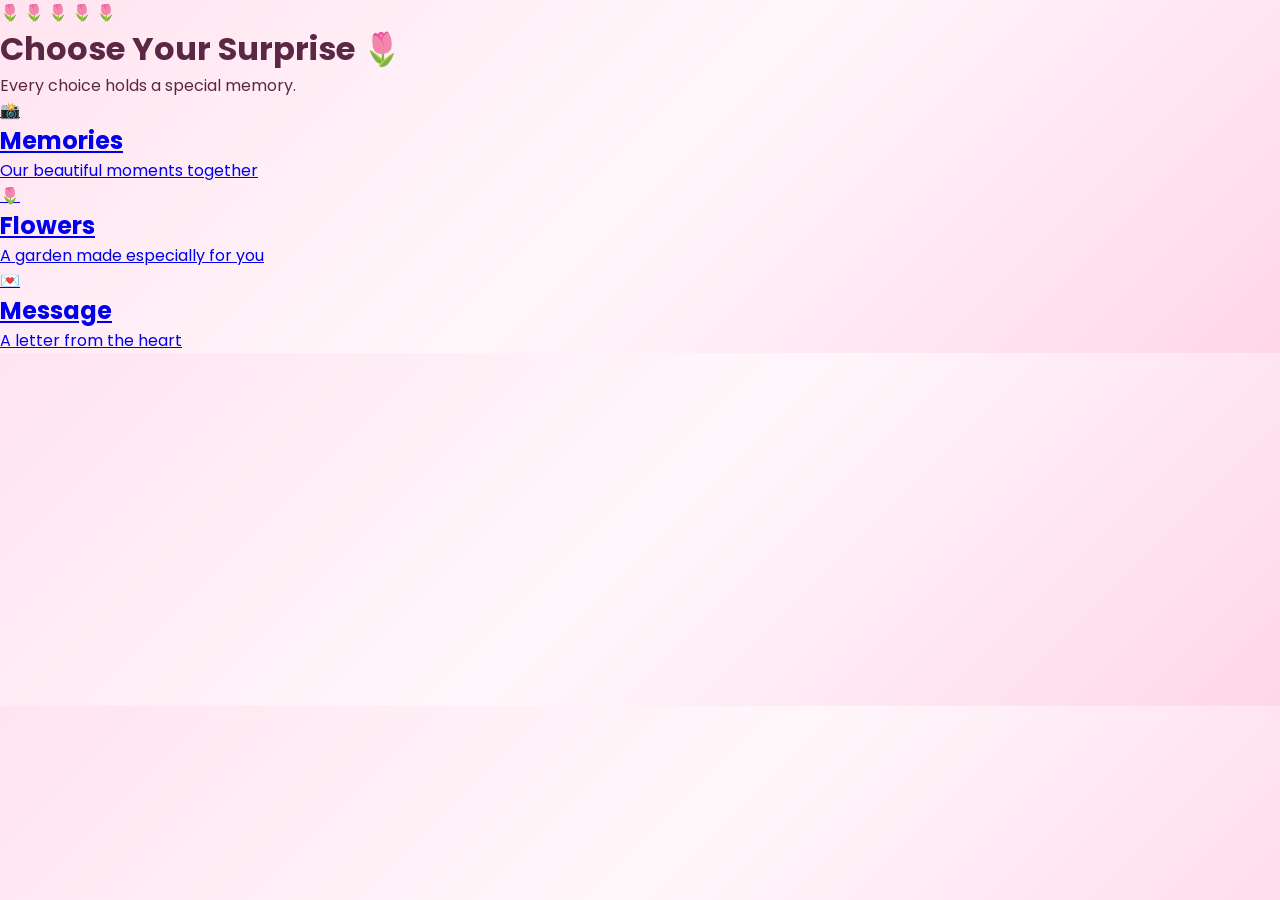
==== choose.html @ 6a9dad44 "Add files via upload" ====
<!DOCTYPE html>
<html lang="en">

<head>
<meta name="theme-color" content="#ffd6e7">
<meta charset="UTF-8">

<meta name="viewport" content="width=device-width, initial-scale=1.0">


<title>
Choose Your Surprise 🌷
</title>


<link rel="stylesheet" href="style.css">


<link href="https://fonts.googleapis.com/css2?family=Playfair+Display:wght@500;600;700&family=Poppins:wght@300;400;500;600&display=swap" rel="stylesheet">


</head>



<body class="choice-page">





<!-- ============================
     FLOATING FLOWERS
============================= -->


<div class="floating-flowers">


<span>🌷</span>

<span>🌷</span>

<span>🌷</span>

<span>🌷</span>

<span>🌷</span>


</div>






<!-- ============================
     CHOICE SECTION
============================= -->


<main class="choice-screen">



<div class="choice-content">



<h1>

Choose Your Surprise 🌷

</h1>



<p>

Every choice holds a special memory.

</p>







<div class="choice-container">





<!-- ============================
     MEMORIES
============================= -->


<a href="memories.html" class="choice-card">


<div class="choice-icon">

📸

</div>



<h2>

Memories

</h2>



<p>

Our beautiful moments together

</p>


</a>









<!-- ============================
     FLOWERS
============================= -->


<a href="flowers.html" class="choice-card">


<div class="choice-icon">

🌷

</div>



<h2>

Flowers

</h2>



<p>

A garden made especially for you

</p>


</a>









<!-- ============================
     MESSAGE
============================= -->


<a href="message.html" class="choice-card">


<div class="choice-icon">

💌

</div>



<h2>

Message

</h2>



<p>

A letter from the heart

</p>


</a>






</div>




</div>


</main>





<script src="script.js"></script>


</body>

</html>
---- style.css ----
/* =====================================================
   HAPPY BIRTHDAY EXPERIENCE
   PREMIUM TULIP GIFT THEME
===================================================== */


/* =========================
   RESET
========================= */


*{

margin:0;
padding:0;
box-sizing:border-box;

}



html{

scroll-behavior:smooth;

}



body{

font-family:'Poppins',sans-serif;

background:
linear-gradient(
135deg,
#ffe4ef,
#fff7fb,
#ffd7e8
);

color:#5a2845;

overflow:hidden;

}




/* =========================
   VARIABLES
========================= */


:root{

--pink:#ff7eb3;

--darkpink:#d63384;

--rose:#ff4f9a;

--light:#fff0f7;

--glass:
rgba(255,255,255,.65);

--shadow:
0 20px 60px rgba(214,51,132,.2);

}



/* =========================
   MAIN LOCK
========================= */


#main-content{

display:none;

}



#main-content.active{

display:block;

}







/* =========================
   INTRO SCREEN
========================= */


#giftIntro{


position:fixed;

inset:0;

height:100vh;

width:100%;


display:flex;

justify-content:center;

align-items:center;


background:

radial-gradient(
circle,
#fff,
#ffd6e7
);


z-index:9999;


transition:

opacity 1s ease,
visibility 1s ease;


}



#giftIntro.hide{


opacity:0;

visibility:hidden;

pointer-events:none;


}





.gift-wrapper{


text-align:center;


}



.gift-title{


font-family:
'Playfair Display',
serif;


font-size:48px;


color:
var(--darkpink);


}



.gift-subtitle{


margin-top:15px;

font-size:18px;

color:#87506c;


}







/* =========================
   GIFT BOX
========================= */


.intro-gift{


width:230px;

height:200px;


position:relative;


margin:70px auto 0;


cursor:pointer;


transition:.5s;



filter:

drop-shadow(
0 30px 40px
rgba(214,51,132,.35)
);



}



.intro-gift:hover{


transform:

translateY(-15px)
scale(1.05);


}





.gift-body{


position:absolute;

bottom:0;

left:25px;


width:180px;

height:130px;


background:

linear-gradient(
135deg,
#ff8fc7,
#ff3f91
);


border-radius:12px;


}




.gift-lid{


position:absolute;

top:25px;

left:15px;


width:200px;

height:40px;


background:

linear-gradient(
135deg,
#ffc0dc,
#ff6fae
);


border-radius:12px;


transform-origin:bottom;


z-index:3;


}




.gift-ribbon-v{


position:absolute;

left:100px;

bottom:0;


width:30px;

height:170px;


background:

rgba(255,255,255,.7);


z-index:4;


}





.gift-ribbon-h{


position:absolute;

left:25px;

top:75px;


width:180px;

height:25px;


background:

rgba(255,255,255,.7);


z-index:4;


}




.gift-bow{


position:absolute;

top:-35px;

left:80px;


font-size:60px;


z-index:5;


animation:

floatBow 2s infinite;


}





@keyframes floatBow{


50%{

transform:translateY(-10px);

}

}





.gift-light{


position:absolute;

inset:-80px;


background:

radial-gradient(
circle,
rgba(255,126,179,.5),
transparent 70%
);


animation:

glow 2s infinite;


z-index:-1;


}





@keyframes glow{


50%{

transform:scale(1.2);

opacity:.5;

}

}







.gift-click{


margin-top:40px;


font-size:18px;


color:

var(--darkpink);


animation:

pulse 2s infinite;


}




@keyframes pulse{


50%{

opacity:.4;

}

}





/* =========================
   OPEN ANIMATION
========================= */


.gift-open .gift-lid{


animation:

openLid 1s forwards;


}



.gift-open{


animation:

openGift 1.3s forwards;


}




@keyframes openLid{


100%{


transform:

translateY(-130px)
rotate(-30deg);


}

}



@keyframes openGift{


100%{


opacity:0;

transform:

scale(0);


}

}







/* =========================
   FLOWERS
========================= */


.flowers{


position:fixed;

inset:0;

pointer-events:none;

overflow:hidden;

z-index:2;


}




.flowers span{


position:absolute;

font-size:35px;


animation:

fall 12s linear infinite;


}



.flowers span:nth-child(1){

left:10%;

}


.flowers span:nth-child(2){

left:30%;

animation-delay:3s;

}


.flowers span:nth-child(3){

left:55%;

animation-delay:5s;

}



.flowers span:nth-child(4){

left:75%;

animation-delay:2s;

}



.flowers span:nth-child(5){

left:90%;

animation-delay:7s;

}




@keyframes fall{


from{

transform:
translateY(-100px)
rotate(0);


}



to{

transform:
translateY(110vh)
rotate(360deg);


}

}







/* =========================
   GLASS
========================= */


.glass{


background:

var(--glass);


backdrop-filter:

blur(20px);


border-radius:

30px;


padding:

40px;


box-shadow:

var(--shadow);


}





/* =========================
   HERO
========================= */


#hero{


height:100vh;

display:flex;

align-items:center;

justify-content:center;

padding:30px;


}



.hero-card{


max-width:750px;

text-align:center;


}



.small-title{


letter-spacing:2px;

color:
var(--darkpink);


}



#hero h1{


font-family:

'Playfair Display',
serif;


font-size:70px;

color:#b52b6f;


}




.person-name{


font-size:35px;

color:

var(--darkpink);


margin-top:15px;


}





.hero-card p{


margin-top:25px;

line-height:1.8;


}







/* =========================
   BUTTONS
========================= */


button{


border:none;


padding:

15px 35px;


border-radius:

50px;


margin-top:30px;


background:

linear-gradient(
135deg,
#ff7eb3,
#d63384
);


color:white;


font-size:16px;


cursor:pointer;


transition:.4s;


}



button:hover{


transform:

translateY(-5px);


}





/* =========================
   SECTIONS
========================= */


section{


position:relative;


}



.hidden-section{


opacity:0;

transform:

translateY(80px);


}



section h2{


font-family:

'Playfair Display',
serif;


font-size:42px;

text-align:center;


color:

var(--darkpink);


margin-bottom:40px;


}
/* =====================================================
   TIMELINE
===================================================== */


.timeline{

padding:

100px 30px;

}



.timeline-container{


display:flex;

justify-content:center;

gap:30px;

flex-wrap:wrap;


}



.timeline-card{


width:280px;


padding:35px;


background:

rgba(255,255,255,.65);


border-radius:25px;


box-shadow:

var(--shadow);


text-align:center;


transition:.4s;


}



.timeline-card:hover{


transform:

translateY(-15px);


}



.timeline-card h3{


font-family:

'Playfair Display',
serif;


font-size:40px;


color:

var(--darkpink);


margin-bottom:15px;


}





/* =====================================================
   STORY
===================================================== */


.story,
.reasons,
.cake,
.gift{


padding:

100px 30px;


}



.story .glass,
.reasons .glass,
.cake .glass,
.gift .glass{


max-width:

900px;


margin:auto;


text-align:center;


}




#typing-text{


font-size:18px;

line-height:1.9;


color:#70445d;


white-space:pre-line;


}







/* =====================================================
   REASONS
===================================================== */


#reasonBox{


min-height:100px;


display:flex;

align-items:center;

justify-content:center;


padding:30px;


font-size:22px;


font-style:italic;


background:

rgba(255,255,255,.5);


border-radius:20px;


color:#8b3b65;


}







/* =====================================================
   GALLERY
===================================================== */


.gallery{


padding:

100px 30px;


}



.memory-gallery{


display:grid;


grid-template-columns:

repeat(
auto-fit,
minmax(280px,1fr)
);


gap:35px;


max-width:1100px;


margin:auto;


}



.memory-card{


background:white;


border-radius:30px;


overflow:hidden;


box-shadow:

var(--shadow);


transition:.5s;


}



.memory-card:hover{


transform:

translateY(-15px)
scale(1.03);


}





.memory-card img{


width:100%;


height:320px;


object-fit:cover;


}





.memory-info{


padding:25px;


}




.memory-info h3{


font-family:

'Playfair Display',
serif;


font-size:28px;


color:

var(--darkpink);


}



.memory-info p{


margin:15px 0;


}



.memory-info span{


background:#ffe0ef;


padding:

8px 18px;


border-radius:

30px;


color:

var(--darkpink);


}








/* =====================================================
   CAKE
===================================================== */


.cake-container{


font-size:120px;


animation:

cakeFloat 3s infinite;


}



@keyframes cakeFloat{


50%{

transform:

translateY(-20px);

}

}








/* =====================================================
   ENVELOPE
===================================================== */


.envelope{


width:180px;

height:120px;


background:#ff9fc8;


margin:40px auto;


border-radius:10px;


position:relative;


cursor:pointer;


box-shadow:

0 20px 40px rgba(214,51,132,.3);


}





.envelope-flap{


position:absolute;


top:0;

left:0;


width:0;

height:0;


border-left:

90px solid transparent;


border-right:

90px solid transparent;


border-top:

70px solid #ff6fae;


transition:.8s;


transform-origin:top;


}





.envelope:hover .envelope-flap{


transform:

rotateX(180deg);


}









/* =====================================================
   LETTER MODAL
===================================================== */


.letter-modal{

position:fixed;

inset:0;

display:none;

align-items:center;

justify-content:center;

background:
rgba(0,0,0,.45);

z-index:99999;

padding:20px;

overflow-y:auto;

}







.modal-letter{

background:white;

width:100%;

max-width:650px;

max-height:85vh;

overflow-y:auto;

padding:35px 30px 40px;

border-radius:30px;

position:relative;

box-shadow:

0 30px 80px rgba(0,0,0,.25);

animation:

pop .5s;

}





@keyframes pop{


from{


transform:

scale(.5);


opacity:0;


}


}




.modal-letter h2{


font-family:

'Playfair Display',
serif;


text-align:center;


color:

var(--darkpink);


}





.modal-letter p{


margin-top:25px;


font-size:18px;


line-height:1.8;


white-space:pre-line;


}





.close-letter{

position:absolute;

right:20px;

top:15px;

width:40px;

height:40px;

display:flex;

align-items:center;

justify-content:center;

background:#ffe0ef;

color:#d63384;

font-size:28px;

border-radius:50%;

padding:0;

margin:0;

z-index:10;

}




/* =====================================================
   FOOTER
===================================================== */


footer{


text-align:center;


padding:40px;


color:#a13d70;


}








/* =====================================================
   MOBILE
===================================================== */


@media(max-width:768px){



.gift-title{


font-size:35px;


}



#hero h1{


font-size:48px;


}



.person-name{


font-size:25px;


}



section h2{


font-size:34px;


}



.glass{


padding:25px;


}



.timeline-card{


width:100%;


}



.memory-card img{


height:250px;


}



.cake-container{


font-size:90px;


}



}






@media(max-width:420px){



.intro-gift{


transform:scale(.85);


}



.gift-title{


font-size:30px;


}



button{


padding:

13px 25px;


}



}
@media(max-width:768px){


.modal-letter{

max-height:80vh;

padding:

55px 25px 30px;

}



.modal-letter h2{

font-size:28px;

}



.modal-letter p{

font-size:16px;

}



.close-letter{

top:10px;

right:10px;

}



}
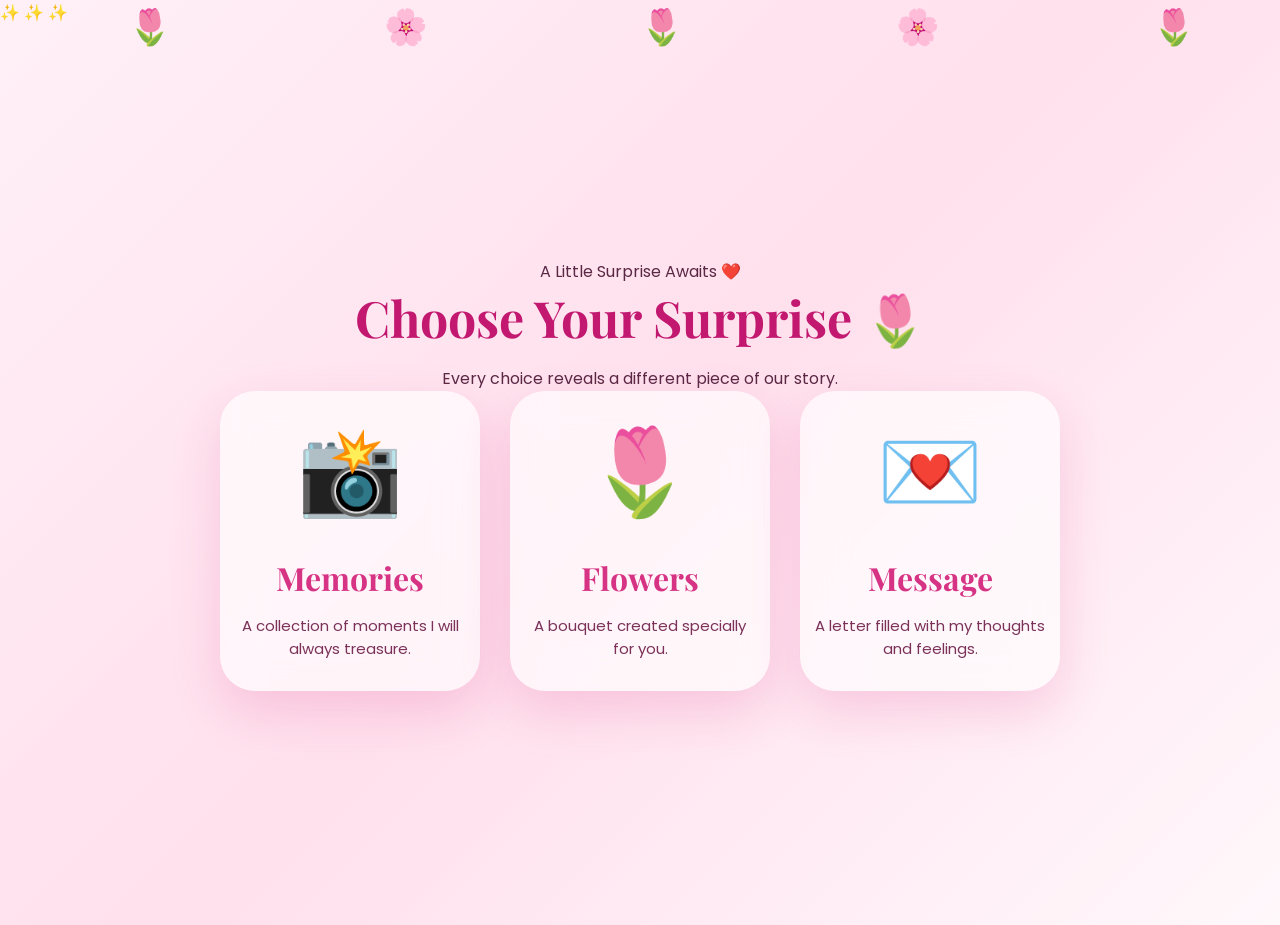
==== commit 5d10badd: "Update choose.html" ====
--- a/choose.html
+++ b/choose.html
@@ -1,8 +1,11 @@
 <!DOCTYPE html>
 <html lang="en">
 
+
 <head>
+
 <meta name="theme-color" content="#ffd6e7">
+
 <meta charset="UTF-8">
 
 <meta name="viewport" content="width=device-width, initial-scale=1.0">
@@ -23,48 +26,75 @@
 
 
 
+
 <body class="choice-page">
 
 
 
 
 
-<!-- ============================
-     FLOATING FLOWERS
-============================= -->
+<!-- =====================================
+     BACKGROUND DECORATIONS
+===================================== -->
+
+
+<div class="background-layer">
 
 
 <div class="floating-flowers">
 
-
 <span>🌷</span>
-
+<span>🌸</span>
 <span>🌷</span>
-
+<span>🌸</span>
 <span>🌷</span>
 
-<span>🌷</span>
-
-<span>🌷</span>
-
-
-</div>
-
-
-
-
-
-
-<!-- ============================
-     CHOICE SECTION
-============================= -->
+</div>
+
+
+
+<div class="sparkle-container">
+
+<span>✨</span>
+<span>✨</span>
+<span>✨</span>
+
+</div>
+
+
+
+</div>
+
+
+
+
+
+
+
+
+<!-- =====================================
+     MAIN CHOICE EXPERIENCE
+===================================== -->
 
 
 <main class="choice-screen">
 
 
 
-<div class="choice-content">
+<section class="choice-content">
+
+
+
+
+
+<header class="choice-header">
+
+
+<p class="choice-small-title">
+
+A Little Surprise Awaits ❤️
+
+</p>
 
 
 
@@ -78,14 +108,24 @@
 
 <p>
 
-Every choice holds a special memory.
-
-</p>
-
-
-
-
-
+Every choice reveals a different piece of our story.
+
+</p>
+
+
+
+</header>
+
+
+
+
+
+
+
+
+<!-- =====================================
+     SURPRISE OPTIONS
+===================================== -->
 
 
 <div class="choice-container">
@@ -94,12 +134,14 @@
 
 
 
-<!-- ============================
-     MEMORIES
-============================= -->
-
-
-<a href="memories.html" class="choice-card">
+<!-- MEMORY CARD -->
+
+
+<a 
+href="memories.html"
+class="choice-card"
+aria-label="Open memories section"
+>
 
 
 <div class="choice-icon">
@@ -110,6 +152,9 @@
 
 
 
+<div class="choice-info">
+
+
 <h2>
 
 Memories
@@ -117,12 +162,14 @@
 </h2>
 
 
-
 <p>
 
-Our beautiful moments together
-
-</p>
+A collection of moments I will always treasure.
+
+</p>
+
+
+</div>
 
 
 </a>
@@ -134,13 +181,14 @@
 
 
 
-
-<!-- ============================
-     FLOWERS
-============================= -->
-
-
-<a href="flowers.html" class="choice-card">
+<!-- FLOWER CARD -->
+
+
+<a 
+href="flowers.html"
+class="choice-card"
+aria-label="Open flowers section"
+>
 
 
 <div class="choice-icon">
@@ -151,6 +199,9 @@
 
 
 
+<div class="choice-info">
+
+
 <h2>
 
 Flowers
@@ -158,12 +209,14 @@
 </h2>
 
 
-
 <p>
 
-A garden made especially for you
-
-</p>
+A bouquet created specially for you.
+
+</p>
+
+
+</div>
 
 
 </a>
@@ -175,13 +228,14 @@
 
 
 
-
-<!-- ============================
-     MESSAGE
-============================= -->
-
-
-<a href="message.html" class="choice-card">
+<!-- MESSAGE CARD -->
+
+
+<a 
+href="message.html"
+class="choice-card"
+aria-label="Open message section"
+>
 
 
 <div class="choice-icon">
@@ -192,6 +246,9 @@
 
 
 
+<div class="choice-info">
+
+
 <h2>
 
 Message
@@ -199,12 +256,14 @@
 </h2>
 
 
-
 <p>
 
-A letter from the heart
-
-</p>
+A letter filled with my thoughts and feelings.
+
+</p>
+
+
+</div>
 
 
 </a>
@@ -214,12 +273,16 @@
 
 
 
-</div>
-
-
-
-
-</div>
+
+</div>
+
+
+
+
+
+
+</section>
+
 
 
 </main>
@@ -228,9 +291,11 @@
 
 
 
+
 <script src="script.js"></script>
 
 
 </body>
 
-</html>+
+</html>
--- a/style.css
+++ b/style.css
@@ -1,692 +1,152 @@
 /* =====================================================
-   HAPPY BIRTHDAY EXPERIENCE
-   PREMIUM TULIP GIFT THEME
+   GLOBAL RESET
 ===================================================== */
 
 
-/* =========================
-   RESET
-========================= */
-
-
 *{
-
-margin:0;
-padding:0;
-box-sizing:border-box;
-
+    margin:0;
+    padding:0;
+    box-sizing:border-box;
 }
 
 
 
 html{
-
-scroll-behavior:smooth;
-
+    scroll-behavior:smooth;
 }
 
 
 
 body{
 
-font-family:'Poppins',sans-serif;
-
-background:
-linear-gradient(
-135deg,
-#ffe4ef,
-#fff7fb,
-#ffd7e8
-);
-
-color:#5a2845;
-
-overflow:hidden;
-
-}
-
-
-
-
-/* =========================
-   VARIABLES
-========================= */
-
-
-:root{
-
---pink:#ff7eb3;
-
---darkpink:#d63384;
-
---rose:#ff4f9a;
-
---light:#fff0f7;
-
---glass:
-rgba(255,255,255,.65);
-
---shadow:
-0 20px 60px rgba(214,51,132,.2);
-
-}
-
-
-
-/* =========================
-   MAIN LOCK
-========================= */
-
-
-#main-content{
-
-display:none;
-
-}
-
-
-
-#main-content.active{
-
-display:block;
-
-}
-
-
-
-
-
-
-
-/* =========================
-   INTRO SCREEN
-========================= */
-
-
-#giftIntro{
-
-
-position:fixed;
-
-inset:0;
-
-height:100vh;
-
-width:100%;
-
-
-display:flex;
-
-justify-content:center;
-
-align-items:center;
-
-
-background:
-
-radial-gradient(
-circle,
-#fff,
-#ffd6e7
-);
-
-
-z-index:9999;
-
-
-transition:
-
-opacity 1s ease,
-visibility 1s ease;
-
-
-}
-
-
-
-#giftIntro.hide{
-
-
-opacity:0;
-
-visibility:hidden;
-
-pointer-events:none;
-
-
-}
-
-
-
-
-
-.gift-wrapper{
-
-
-text-align:center;
-
-
-}
-
-
-
-.gift-title{
-
-
-font-family:
-'Playfair Display',
-serif;
-
-
-font-size:48px;
-
-
-color:
-var(--darkpink);
-
-
-}
-
-
-
-.gift-subtitle{
-
-
-margin-top:15px;
-
-font-size:18px;
-
-color:#87506c;
-
-
-}
-
-
-
-
-
-
-
-/* =========================
-   GIFT BOX
-========================= */
-
-
-.intro-gift{
-
-
-width:230px;
-
-height:200px;
-
-
-position:relative;
-
-
-margin:70px auto 0;
-
-
-cursor:pointer;
-
-
-transition:.5s;
-
-
-
-filter:
-
-drop-shadow(
-0 30px 40px
-rgba(214,51,132,.35)
-);
-
-
-
-}
-
-
-
-.intro-gift:hover{
-
-
-transform:
-
-translateY(-15px)
-scale(1.05);
-
-
-}
-
-
-
-
-
-.gift-body{
-
-
-position:absolute;
-
-bottom:0;
-
-left:25px;
-
-
-width:180px;
-
-height:130px;
-
-
-background:
-
-linear-gradient(
-135deg,
-#ff8fc7,
-#ff3f91
-);
-
-
-border-radius:12px;
-
-
-}
-
-
-
-
-.gift-lid{
-
-
-position:absolute;
-
-top:25px;
-
-left:15px;
-
-
-width:200px;
-
-height:40px;
-
-
-background:
-
-linear-gradient(
-135deg,
-#ffc0dc,
-#ff6fae
-);
-
-
-border-radius:12px;
-
-
-transform-origin:bottom;
-
-
-z-index:3;
-
-
-}
-
-
-
-
-.gift-ribbon-v{
-
-
-position:absolute;
-
-left:100px;
-
-bottom:0;
-
-
-width:30px;
-
-height:170px;
-
-
-background:
-
-rgba(255,255,255,.7);
-
-
-z-index:4;
-
-
-}
-
-
-
-
-
-.gift-ribbon-h{
-
-
-position:absolute;
-
-left:25px;
-
-top:75px;
-
-
-width:180px;
-
-height:25px;
-
-
-background:
-
-rgba(255,255,255,.7);
-
-
-z-index:4;
-
-
-}
-
-
-
-
-.gift-bow{
-
-
-position:absolute;
-
-top:-35px;
-
-left:80px;
-
-
-font-size:60px;
-
-
-z-index:5;
-
-
-animation:
-
-floatBow 2s infinite;
-
-
-}
-
-
-
-
-
-@keyframes floatBow{
-
-
-50%{
-
-transform:translateY(-10px);
-
-}
-
-}
-
-
-
-
-
-.gift-light{
-
-
-position:absolute;
-
-inset:-80px;
-
-
-background:
-
-radial-gradient(
-circle,
-rgba(255,126,179,.5),
-transparent 70%
-);
-
-
-animation:
-
-glow 2s infinite;
-
-
-z-index:-1;
-
-
-}
-
-
-
-
-
-@keyframes glow{
-
-
-50%{
-
-transform:scale(1.2);
-
-opacity:.5;
-
-}
-
-}
-
-
-
-
-
-
-
-.gift-click{
-
-
-margin-top:40px;
-
-
-font-size:18px;
-
-
-color:
-
-var(--darkpink);
-
-
-animation:
-
-pulse 2s infinite;
-
-
-}
-
-
-
-
-@keyframes pulse{
-
-
-50%{
-
-opacity:.4;
-
-}
-
-}
-
-
-
-
-
-/* =========================
-   OPEN ANIMATION
-========================= */
-
-
-.gift-open .gift-lid{
-
-
-animation:
-
-openLid 1s forwards;
-
-
-}
-
-
-
-.gift-open{
-
-
-animation:
-
-openGift 1.3s forwards;
-
-
-}
-
-
-
-
-@keyframes openLid{
-
-
-100%{
-
-
-transform:
-
-translateY(-130px)
-rotate(-30deg);
-
-
-}
-
-}
-
-
-
-@keyframes openGift{
-
-
-100%{
-
-
-opacity:0;
-
-transform:
-
-scale(0);
-
-
-}
-
-}
-
-
-
-
-
-
-
-/* =========================
-   FLOWERS
-========================= */
-
-
-.flowers{
-
-
-position:fixed;
-
-inset:0;
-
-pointer-events:none;
-
-overflow:hidden;
-
-z-index:2;
-
-
-}
-
-
-
-
-.flowers span{
-
-
-position:absolute;
-
-font-size:35px;
-
-
-animation:
-
-fall 12s linear infinite;
-
-
-}
-
-
-
-.flowers span:nth-child(1){
-
-left:10%;
-
-}
-
-
-.flowers span:nth-child(2){
-
-left:30%;
-
-animation-delay:3s;
-
-}
-
-
-.flowers span:nth-child(3){
-
-left:55%;
-
-animation-delay:5s;
-
-}
-
-
-
-.flowers span:nth-child(4){
-
-left:75%;
-
-animation-delay:2s;
-
-}
-
-
-
-.flowers span:nth-child(5){
-
-left:90%;
-
-animation-delay:7s;
-
-}
-
-
-
-
-@keyframes fall{
+    font-family:'Poppins',sans-serif;
+
+    color:#5a2845;
+
+    background:
+    linear-gradient(
+        135deg,
+        #fff0f7,
+        #ffe0ed,
+        #fff8fb
+    );
+
+}
+
+
+
+h1,h2{
+
+    font-family:
+    'Playfair Display',
+    serif;
+
+}
+
+
+
+a{
+
+    text-decoration:none;
+
+}
+
+
+
+
+
+
+
+/* =====================================================
+   FLOATING FLOWERS
+===================================================== */
+
+
+.floating-flowers{
+
+    position:fixed;
+
+    inset:0;
+
+    overflow:hidden;
+
+    pointer-events:none;
+
+    z-index:1;
+
+}
+
+
+
+.floating-flowers span{
+
+    position:absolute;
+
+    font-size:35px;
+
+    animation:
+    flowerFall 12s linear infinite;
+
+}
+
+
+
+.floating-flowers span:nth-child(1){
+
+    left:10%;
+
+}
+
+
+
+.floating-flowers span:nth-child(2){
+
+    left:30%;
+
+    animation-delay:3s;
+
+}
+
+
+
+.floating-flowers span:nth-child(3){
+
+    left:50%;
+
+    animation-delay:5s;
+
+}
+
+
+
+.floating-flowers span:nth-child(4){
+
+    left:70%;
+
+    animation-delay:2s;
+
+}
+
+
+
+.floating-flowers span:nth-child(5){
+
+    left:90%;
+
+    animation-delay:7s;
+
+}
+
+
+
+@keyframes flowerFall{
 
 
 from{
 
 transform:
 translateY(-100px)
-rotate(0);
-
+rotate(0deg);
 
 }
 
@@ -698,28 +158,539 @@
 translateY(110vh)
 rotate(360deg);
 
-
-}
-
-}
-
-
-
-
-
-
-
-/* =========================
-   GLASS
-========================= */
-
-
-.glass{
+}
+
+
+}
+
+
+
+
+
+
+
+
+/* =====================================================
+   INDEX PAGE
+   GIFT SCREEN
+===================================================== */
+
+
+.intro-page{
+
+    height:100vh;
+
+    overflow:hidden;
+
+}
+
+
+
+/* =====================================================
+   PREMIUM INTRO GIFT BOX
+===================================================== */
+
+.gift-screen{
+    height:100vh;
+    display:flex;
+    justify-content:center;
+    align-items:center;
+    text-align:center;
+    position:relative;
+    overflow:hidden;
+}
+
+
+.gift-content{
+
+    animation:
+    giftAppear 1.5s ease;
+
+}
+
+
+.gift-content h1{
+
+    font-family:'Playfair Display',serif;
+
+    font-size:60px;
+
+    color:#c21870;
+
+    margin-bottom:15px;
+
+    text-shadow:
+    0 10px 30px rgba(214,51,132,.25);
+
+}
+
+
+.gift-content p{
+
+    font-size:18px;
+
+    color:#8b5270;
+
+    margin-bottom:40px;
+
+}
+
+
+
+/* ===============================
+        GIFT CONTAINER
+================================ */
+
+
+.gift-box{
+
+    width:260px;
+
+    height:220px;
+
+    position:relative;
+
+    margin:auto;
+
+    cursor:pointer;
+
+    animation:
+
+    floatingGift 3s ease-in-out infinite;
+
+    filter:
+    drop-shadow(
+    0 30px 35px rgba(214,51,132,.35)
+    );
+
+}
+
+
+
+.gift-box:hover{
+
+    transform:
+    scale(1.08)
+    translateY(-15px);
+
+}
+
+
+
+
+/* ===============================
+        GLOW
+================================ */
+
+
+.gift-glow{
+
+    position:absolute;
+
+    inset:-100px;
+
+    background:
+
+    radial-gradient(
+    circle,
+    rgba(255,126,179,.45),
+    transparent 65%
+    );
+
+    animation:
+
+    glowPulse 2s infinite;
+
+}
+
+
+
+
+/* ===============================
+        BOX BODY
+================================ */
+
+
+.box{
+
+    position:absolute;
+
+    bottom:0;
+
+    left:35px;
+
+    width:190px;
+
+    height:140px;
+
+
+    background:
+
+    linear-gradient(
+    135deg,
+    #ff9dcc,
+    #ff4f9a
+    );
+
+
+    border-radius:20px;
+
+    box-shadow:
+
+    inset 0 -20px 30px rgba(0,0,0,.12);
+
+    z-index:3;
+
+}
+
+
+
+/* ===============================
+        LID
+================================ */
+
+
+.lid{
+
+    position:absolute;
+
+    top:35px;
+
+    left:25px;
+
+
+    width:210px;
+
+    height:50px;
+
+
+    background:
+
+    linear-gradient(
+    135deg,
+    #ffd1e5,
+    #ff76b5
+    );
+
+
+    border-radius:18px;
+
+
+    box-shadow:
+
+    0 15px 30px rgba(214,51,132,.25);
+
+
+    z-index:5;
+
+}
+
+
+
+/* ===============================
+        RIBBON
+================================ */
+
+
+.ribbon{
+
+    position:absolute;
+
+    background:
+
+    linear-gradient(
+    90deg,
+    #fff,
+    #ffe5f0
+    );
+
+    z-index:6;
+
+}
+
+
+
+.ribbon.vertical{
+
+    width:40px;
+
+    height:185px;
+
+    left:110px;
+
+    bottom:0;
+
+}
+
+
+
+.ribbon.horizontal{
+
+    width:210px;
+
+    height:35px;
+
+    left:25px;
+
+    top:100px;
+
+}
+
+
+
+/* ===============================
+        BOW
+================================ */
+
+
+.bow{
+
+    position:absolute;
+
+    top:-45px;
+
+    left:90px;
+
+
+    font-size:85px;
+
+
+    z-index:10;
+
+
+    animation:
+
+    bowFloat 2s infinite;
+
+
+}
+
+
+
+/* ===============================
+        CLICK TEXT
+================================ */
+
+
+.click-text{
+
+    margin-top:45px;
+
+    font-size:18px;
+
+    color:#d63384;
+
+    font-weight:600;
+
+
+    animation:
+
+    pulse 2s infinite;
+
+}
+
+
+
+
+/* ===============================
+        ANIMATIONS
+================================ */
+
+
+@keyframes floatingGift{
+
+
+50%{
+
+transform:
+translateY(-18px);
+
+}
+
+
+}
+
+
+@keyframes glowPulse{
+
+
+50%{
+
+transform:
+scale(1.2);
+
+opacity:.5;
+
+}
+
+
+}
+
+
+@keyframes bowFloat{
+
+
+50%{
+
+transform:
+translateY(-10px)
+rotate(5deg);
+
+}
+
+
+}
+
+
+
+@keyframes giftAppear{
+
+
+from{
+
+opacity:0;
+
+transform:
+translateY(50px)
+scale(.8);
+
+}
+
+
+to{
+
+opacity:1;
+
+transform:
+translateY(0)
+scale(1);
+
+}
+
+
+}
+
+
+/* =====================================================
+   CHOOSE PAGE
+===================================================== */
+
+
+
+/* =====================================================
+   CHOOSE PAGE SCROLL FIX
+===================================================== */
+
+
+.choice-page{
+
+min-height:100vh;
+
+overflow-x:hidden;
+
+overflow-y:auto;
+
+}
+
+
+
+.choice-screen{
+
+
+min-height:100vh;
+
+display:flex;
+
+align-items:center;
+
+justify-content:center;
+
+padding:80px 20px;
+
+
+}
+
+
+
+.choice-content{
+
+
+text-align:center;
+
+
+width:100%;
+
+
+}
+
+
+
+
+.choice-content h1{
+
+
+font-size:50px;
+
+
+color:#c21870;
+
+
+margin-bottom:15px;
+
+
+}
+
+
+
+
+
+.choice-content>p{
+
+
+color:#87506c;
+
+margin-bottom:50px;
+
+
+}
+
+
+
+
+
+
+
+
+/* HORIZONTAL CARDS */
+
+
+.choice-container{
+
+display:flex;
+
+flex-wrap:wrap;
+
+justify-content:center;
+
+gap:30px;
+
+}
+
+
+
+
+.choice-card{
+
+
+width:260px;
+
+
+height:300px;
 
 
 background:
 
-var(--glass);
+rgba(255,255,255,.65);
 
 
 backdrop-filter:
@@ -727,1135 +698,1959 @@
 blur(20px);
 
 
-border-radius:
-
-30px;
-
+border-radius:35px;
+
+
+display:flex;
+
+
+flex-direction:column;
+
+
+align-items:center;
+
+
+justify-content:center;
+
+
+box-shadow:
+
+
+0 20px 50px rgba(214,51,132,.18);
+
+
+transition:.5s;
+
+
+color:#7b3158;
+
+
+}
+
+
+
+
+
+.choice-card:hover{
+
+
+transform:
+
+
+translateY(-20px)
+scale(1.05);
+
+
+box-shadow:
+
+0 30px 70px rgba(214,51,132,.3);
+
+
+}
+
+
+
+
+.choice-icon{
+
+
+font-size:85px;
+
+
+margin-bottom:20px;
+
+
+}
+
+
+
+
+
+.choice-card h2{
+
+
+font-size:32px;
+
+
+color:#d63384;
+
+
+}
+
+
+
+
+
+.choice-card p{
+
+
+padding:15px;
+
+
+font-size:15px;
+
+
+}
+
+
+
+
+
+
+
+/* =====================================================
+   OTHER PAGES BASE
+===================================================== */
+
+
+.page-container{
+
+
+min-height:100vh;
+
+
+padding:50px;
+
+
+position:relative;
+
+
+z-index:2;
+
+
+}
+
+
+
+.page-title{
+
+
+text-align:center;
+
+
+font-size:50px;
+
+
+color:#c21870;
+
+
+margin-bottom:40px;
+
+
+}
+
+
+
+
+
+
+
+
+/* =====================================================
+   MOBILE RESPONSIVE
+===================================================== */
+
+
+@media(max-width:900px){
+
+
+.gift-content h1{
+
+
+font-size:40px;
+
+
+}
+
+
+
+.choice-container{
+
+
+flex-direction:column;
+
+
+gap:20px;
+
+
+}
+
+
+
+.choice-screen{
+
+
+height:auto;
 
 padding:
 
-40px;
-
+60px 20px;
+
+
+}
+
+
+
+.choice-card{
+
+
+width:90%;
+
+
+height:230px;
+
+
+}
+
+
+
+.choice-content h1{
+
+
+font-size:38px;
+
+
+}
+
+
+}
+
+
+
+
+
+@media(max-width:450px){
+
+
+.gift-box{
+
+
+transform:scale(.8);
+
+
+}
+
+
+
+.gift-content h1{
+
+
+font-size:32px;
+
+
+}
+
+
+
+.choice-icon{
+
+
+font-size:60px;
+
+
+}
+
+
+}
+/* =====================================================
+   JS GENERATED FLOWERS
+===================================================== */
+
+
+.generated-flower{
+
+position:fixed;
+
+top:-50px;
+
+z-index:5;
+
+pointer-events:none;
+
+animation:
+flowerDrop linear forwards;
+
+}
+
+
+
+@keyframes flowerDrop{
+
+
+from{
+
+transform:
+translateY(-50px)
+rotate(0deg);
+
+opacity:1;
+
+}
+
+
+
+to{
+
+transform:
+translateY(110vh)
+rotate(360deg);
+
+opacity:0;
+
+}
+
+
+}
+
+
+/* =====================================================
+   LETTER OPENING
+===================================================== */
+
+
+.letter-box{
+
+
+transition:.8s;
+
+overflow:hidden;
+
+
+}
+
+
+
+.letter-box.open{
+
+
+transform:
+
+translateY(-20px)
+scale(1.05);
+
+
+}
+/* =====================================================
+   MEMORIES PAGE
+===================================================== */
+
+
+.memory-page{
+
+min-height:100vh;
+
+overflow-x:hidden;
+
+padding-bottom:50px;
+
+}
+
+
+
+
+.memory-header{
+
+text-align:center;
+
+padding:50px 20px 20px;
+
+position:relative;
+
+z-index:2;
+
+}
+
+
+
+.memory-header h1{
+
+
+font-size:50px;
+
+color:#c21870;
+
+
+}
+
+
+
+.memory-header p{
+
+
+margin-top:15px;
+
+color:#87506c;
+
+}
+
+
+
+
+
+
+/* =====================================================
+   PREMIUM MEMORY GALLERY
+===================================================== */
+
+.memory-gallery{
+
+max-width:1300px;
+
+margin:auto;
+
+padding:60px 30px;
+
+display:grid;
+
+grid-template-columns:
+repeat(auto-fit,minmax(260px,1fr));
+
+gap:45px;
+
+justify-items:center;
+
+position:relative;
+
+z-index:2;
+
+}
+
+.polaroid{
+
+background:white;
+
+padding:15px 15px 30px;
+
+border-radius:10px;
 
 box-shadow:
-
-var(--shadow);
-
-
-}
-
-
-
-
-
-/* =========================
-   HERO
-========================= */
-
-
-#hero{
-
-
-height:100vh;
+0 15px 45px rgba(0,0,0,.15);
+
+transition:.35s ease;
+
+width:100%;
+
+max-width:280px;
+
+}
+
+.polaroid:nth-child(1){
+
+transform:rotate(-6deg);
+
+}
+
+.polaroid:nth-child(2){
+
+transform:rotate(5deg);
+
+}
+
+.polaroid:nth-child(3){
+
+transform:rotate(-4deg);
+
+}
+
+.polaroid:nth-child(4){
+
+transform:rotate(7deg);
+
+}
+
+.polaroid:hover{
+
+transform:
+translateY(-12px)
+rotate(0deg)
+scale(1.03);
+
+box-shadow:
+0 25px 60px rgba(214,51,132,.25);
+
+}
+
+.memory-photo{
+
+width:100%;
+
+height:320px;
+
+display:block;
+
+object-fit:cover;
+
+border-radius:10px;
+
+cursor:pointer;
+
+transition:.3s;
+
+}
+
+.memory-photo:hover{
+
+transform:scale(1.03);
+
+}
+
+.polaroid p{
+
+margin-top:15px;
+
+text-align:center;
+
+font-family:'Playfair Display',serif;
+
+font-size:20px;
+
+color:#d63384;
+
+}
+
+
+
+/* =====================================================
+   LETTER BOX
+===================================================== */
+
+
+.memory-letter{
+
 
 display:flex;
 
-align-items:center;
-
 justify-content:center;
 
+padding:50px;
+
+
+position:relative;
+
+z-index:3;
+
+
+}
+
+
+
+
+
+.letter-box{
+
+
+width:300px;
+
+background:
+
+rgba(255,255,255,.8);
+
+
 padding:30px;
 
-
-}
-
-
-
-.hero-card{
-
-
-max-width:750px;
+border-radius:25px;
+
 
 text-align:center;
 
 
-}
-
-
-
-.small-title{
-
-
-letter-spacing:2px;
-
-color:
-var(--darkpink);
-
-
-}
-
-
-
-#hero h1{
-
-
-font-family:
-
-'Playfair Display',
-serif;
+box-shadow:
+
+0 20px 50px rgba(214,51,132,.2);
+
+
+}
+
+
+
+
+
+.envelope{
 
 
 font-size:70px;
 
-color:#b52b6f;
-
-
-}
-
-
-
-
-.person-name{
+
+margin-bottom:10px;
+
+
+}
+
+
+
+
+
+.letter-box h2{
+
+
+color:#d63384;
+
+font-size:30px;
+
+
+}
+
+
+
+
+
+.letter-box p{
+
+
+margin:15px 0;
+
+}
+
+
+
+
+
+.letter-button{
+
+
+border:none;
+
+background:
+
+linear-gradient(
+
+135deg,
+
+#ff6fae,
+
+#d63384
+
+);
+
+
+color:white;
+
+padding:12px 30px;
+
+
+border-radius:30px;
+
+
+font-size:16px;
+
+
+cursor:pointer;
+
+
+transition:.3s;
+
+
+}
+
+
+
+
+
+.letter-button:hover{
+
+
+transform:scale(1.1);
+
+
+}
+
+
+
+
+
+
+
+
+/* =====================================================
+   BACK BUTTON
+===================================================== */
+
+
+.back-button{
+
+
+position:fixed;
+
+
+top:25px;
+
+left:25px;
+
+
+background:white;
+
+
+padding:12px 25px;
+
+
+border-radius:30px;
+
+
+color:#d63384;
+
+
+box-shadow:
+
+0 10px 30px rgba(0,0,0,.1);
+
+
+z-index:10;
+
+
+}
+
+
+
+
+
+
+@media(max-width:600px){
+
+
+.memory-header h1{
 
 
 font-size:35px;
 
-color:
-
-var(--darkpink);
-
-
-margin-top:15px;
-
-
-}
-
-
-
-
-
-.hero-card p{
-
-
-margin-top:25px;
-
-line-height:1.8;
-
-
-}
-
-
-
-
-
-
-
-/* =========================
-   BUTTONS
-========================= */
-
-
-button{
-
-
-border:none;
-
-
-padding:
-
-15px 35px;
-
-
-border-radius:
-
-50px;
-
-
-margin-top:30px;
-
+
+}
+
+
+
+.memory-gallery{
+
+
+gap:25px;
+
+
+}
+
+
+
+.polaroid{
+
+
+width:85%;
+
+
+}
+
+
+
+}
+/* =====================================================
+   MESSAGE PAGE
+===================================================== */
+
+
+.message-page{
+
+min-height:100vh;
+
+overflow-x:hidden;
+
+overflow-y:auto;
 
 background:
 
 linear-gradient(
 135deg,
-#ff7eb3,
+#fff0f7,
+#ffd1e5,
+#fff8fb
+);
+
+}
+
+
+
+
+
+
+
+/* ======================
+   FLOATING HEARTS
+====================== */
+
+
+.floating-hearts span{
+
+
+position:fixed;
+
+
+font-size:30px;
+
+
+animation:
+
+heartFloat 10s infinite;
+
+
+opacity:.7;
+
+
+}
+
+
+
+.floating-hearts span:nth-child(1){
+
+left:10%;
+
+bottom:-50px;
+
+}
+
+
+
+.floating-hearts span:nth-child(2){
+
+left:30%;
+
+bottom:-100px;
+
+animation-delay:2s;
+
+}
+
+
+
+.floating-hearts span:nth-child(3){
+
+left:50%;
+
+bottom:-70px;
+
+animation-delay:4s;
+
+}
+
+
+
+.floating-hearts span:nth-child(4){
+
+left:75%;
+
+bottom:-80px;
+
+animation-delay:6s;
+
+}
+
+
+
+.floating-hearts span:nth-child(5){
+
+left:90%;
+
+bottom:-50px;
+
+animation-delay:3s;
+
+}
+
+
+
+@keyframes heartFloat{
+
+
+from{
+
+
+transform:
+
+translateY(0)
+rotate(0deg);
+
+
+opacity:0;
+
+
+}
+
+
+30%{
+
+opacity:1;
+
+}
+
+
+
+to{
+
+
+transform:
+
+translateY(-110vh)
+rotate(360deg);
+
+
+opacity:0;
+
+
+}
+
+
+}
+
+
+
+
+
+
+
+
+
+/* ======================
+   LETTER
+====================== */
+
+
+.letter-container{
+
+
+height:100vh;
+
+
+display:flex;
+
+
+justify-content:center;
+
+
+align-items:center;
+
+
+padding:30px;
+
+
+position:relative;
+
+
+z-index:2;
+
+
+}
+
+
+
+
+
+
+
+.letter-paper{
+
+
+max-width:700px;
+
+
+width:100%;
+
+
+background:
+
+
+rgba(255,255,255,.8);
+
+
+backdrop-filter:
+
+blur(20px);
+
+
+padding:50px;
+
+
+border-radius:40px;
+
+
+box-shadow:
+
+
+0 30px 80px rgba(214,51,132,.25);
+
+
+text-align:center;
+
+
+animation:
+
+
+letterAppear 1.5s ease;
+
+
+}
+
+
+
+
+
+@keyframes letterAppear{
+
+
+from{
+
+opacity:0;
+
+transform:
+
+translateY(50px)
+scale(.9);
+
+
+}
+
+
+to{
+
+opacity:1;
+
+transform:
+
+translateY(0)
+scale(1);
+
+
+}
+
+
+}
+
+
+
+
+
+
+
+
+.letter-icon{
+
+
+font-size:80px;
+
+
+}
+
+
+
+
+.letter-paper h1{
+
+
+font-size:50px;
+
+
+color:#c21870;
+
+
+margin:20px;
+
+
+}
+
+
+
+
+
+.divider{
+
+
+width:100px;
+
+
+height:3px;
+
+
+background:#ff7eb3;
+
+
+margin:20px auto;
+
+
+}
+
+
+
+
+
+.typing-text{
+
+
+font-family:
+
+'Poppins',sans-serif;
+
+
+font-size:17px;
+
+
+line-height:2;
+
+
+color:#63364e;
+
+
+text-align:left;
+
+
+white-space:pre-line;
+
+
+}
+
+
+
+
+
+
+
+.signature{
+
+
+margin-top:40px;
+
+
+font-family:
+
+'Playfair Display',serif;
+
+
+font-size:24px;
+
+
+color:#d63384;
+
+
+}
+
+
+
+
+
+
+
+@media(max-width:600px){
+
+
+.letter-paper{
+
+
+padding:30px;
+
+
+}
+
+
+
+.letter-paper h1{
+
+
+font-size:35px;
+
+
+}
+
+
+
+.typing-text{
+
+
+font-size:15px;
+
+
+}
+
+
+}
+/* =====================================================
+   ENVELOPE OPENING
+===================================================== */
+
+
+.envelope-screen{
+
+
+height:100vh;
+
+display:flex;
+
+flex-direction:column;
+
+justify-content:center;
+
+align-items:center;
+
+
+position:relative;
+
+z-index:5;
+
+
+}
+
+
+
+
+
+.envelope-screen h2{
+
+
+margin-top:40px;
+
+font-family:
+
+'Playfair Display',serif;
+
+
+color:#d63384;
+
+
+animation:
+
+pulse 2s infinite;
+
+
+}
+
+
+
+
+
+/* ENVELOPE */
+
+
+.envelope-box{
+
+
+width:260px;
+
+height:180px;
+
+position:relative;
+
+cursor:pointer;
+
+transition:.8s;
+
+
+}
+
+
+
+
+
+.envelope-body{
+
+
+position:absolute;
+
+
+bottom:0;
+
+
+width:260px;
+
+height:160px;
+
+
+background:
+
+linear-gradient(
+
+135deg,
+
+#ff8fbc,
+
 #d63384
+
 );
 
 
+border-radius:15px;
+
+
+display:flex;
+
+
+justify-content:center;
+
+
+align-items:center;
+
+
+font-size:80px;
+
+
+box-shadow:
+
+
+0 30px 60px rgba(214,51,132,.4);
+
+
+}
+
+
+
+
+
+.envelope-flap{
+
+
+position:absolute;
+
+
+top:0;
+
+
+width:0;
+
+height:0;
+
+
+border-left:130px solid transparent;
+
+border-right:130px solid transparent;
+
+
+border-top:100px solid #ffb6d9;
+
+
+z-index:3;
+
+
+transform-origin:top;
+
+
+transition:.8s;
+
+
+}
+
+
+
+
+
+.envelope-box:hover{
+
+
+transform:
+
+translateY(-15px);
+
+
+}
+
+
+
+
+
+/* OPEN ANIMATION */
+
+
+.envelope-box.open .envelope-flap{
+
+
+transform:
+
+rotateX(180deg);
+
+
+}
+
+
+
+.envelope-box.open{
+
+
+transform:
+
+scale(.8);
+
+
+opacity:0;
+
+
+}
+
+
+
+
+
+
+
+/* LETTER HIDDEN */
+
+
+.hidden-letter{
+
+
+display:none;
+
+
+}
+
+
+
+.hidden-letter.show{
+
+
+display:flex;
+
+
+animation:
+
+letterReveal 1.5s ease;
+
+
+}
+
+
+
+@keyframes letterReveal{
+
+
+from{
+
+opacity:0;
+
+transform:
+
+translateY(100px);
+
+}
+
+
+to{
+
+opacity:1;
+
+transform:
+
+translateY(0);
+
+}
+
+
+}
+/* =====================================
+   MOBILE ENVELOPE RESPONSIVE
+===================================== */
+
+
+@media(max-width:600px){
+
+
+.envelope-box{
+
+width:220px;
+
+height:150px;
+
+}
+
+
+
+.envelope-body{
+
+width:220px;
+
+height:130px;
+
+font-size:65px;
+
+}
+
+
+
+.envelope-flap{
+
+border-left:110px solid transparent;
+
+border-right:110px solid transparent;
+
+border-top:80px solid #ffb6d9;
+
+}
+
+
+
+
+.envelope-screen h2{
+
+font-size:20px;
+
+}
+
+
+}
+@media(max-width:600px){
+
+
+.letter-container{
+
+padding:40px 15px;
+
+}
+
+
+
+.letter-paper{
+
+
+padding:25px 20px;
+
+
+border-radius:25px;
+
+
+}
+
+
+
+.letter-paper h1{
+
+
+font-size:32px;
+
+
+}
+
+
+
+.typing-text{
+
+
+font-size:15px;
+
+
+line-height:2;
+
+
+}
+
+
+.signature{
+
+
+font-size:20px;
+
+
+}
+
+
+}
+@media(min-width:601px) and (max-width:1024px){
+
+
+.letter-paper{
+
+
+max-width:650px;
+
+
+}
+
+
+
+.envelope-box{
+
+
+transform:scale(1.1);
+
+
+}
+
+
+
+.typing-text{
+
+
+font-size:18px;
+
+
+}
+
+
+}
+*{
+
+-webkit-tap-highlight-color:transparent;
+
+}
+
+
+button,
+a,
+.envelope-box,
+.choice-card{
+
+touch-action:manipulation;
+
+}
+@media(max-width:600px){
+
+
+.choice-screen{
+
+padding:
+
+60px 20px;
+
+}
+
+
+
+.choice-content h1{
+
+font-size:36px;
+
+}
+
+
+
+.choice-container{
+
+flex-direction:column;
+
+}
+
+
+
+.choice-card{
+
+width:90%;
+
+max-width:320px;
+
+height:250px;
+
+}
+
+
+}
+/* =====================================================
+   PREMIUM LIGHTBOX
+===================================================== */
+
+.lightbox{
+
+position:fixed;
+
+top:0;
+left:0;
+
+width:100%;
+height:100%;
+
+display:flex;
+
+justify-content:center;
+
+align-items:center;
+
+padding:40px;
+
+background:rgba(0,0,0,.88);
+
+backdrop-filter:blur(12px);
+
+opacity:0;
+
+visibility:hidden;
+
+transition:.35s;
+
+z-index:99999;
+
+}
+
+.lightbox.show{
+
+opacity:1;
+
+visibility:visible;
+
+}
+
+.lightbox img{
+
+width:auto;
+
+height:auto;
+
+max-width:min(75vw,900px);
+
+max-height:75vh;
+
+object-fit:contain;
+
+background:white;
+
+padding:8px;
+
+border-radius:20px;
+
+box-shadow:
+0 25px 60px rgba(0,0,0,.45);
+
+transform:scale(.85);
+
+transition:.35s;
+
+}
+
+.lightbox.show img{
+
+transform:scale(1);
+
+}
+
+.close-lightbox{
+
+position:absolute;
+
+top:25px;
+
+right:30px;
+
+width:50px;
+
+height:50px;
+
+display:flex;
+
+justify-content:center;
+
+align-items:center;
+
+font-size:34px;
+
+font-weight:bold;
+
+background:rgba(255,255,255,.2);
+
 color:white;
 
-
-font-size:16px;
-
+border-radius:50%;
 
 cursor:pointer;
 
-
-transition:.4s;
-
-
-}
-
-
-
-button:hover{
-
-
-transform:
-
-translateY(-5px);
-
-
-}
-
-
-
-
-
-/* =========================
-   SECTIONS
-========================= */
-
-
-section{
-
-
-position:relative;
-
-
-}
-
-
-
-.hidden-section{
-
-
-opacity:0;
-
-transform:
-
-translateY(80px);
-
-
-}
-
-
-
-section h2{
-
-
-font-family:
-
-'Playfair Display',
-serif;
-
-
-font-size:42px;
-
-text-align:center;
-
-
-color:
-
-var(--darkpink);
-
-
-margin-bottom:40px;
-
-
-}
-/* =====================================================
-   TIMELINE
-===================================================== */
-
-
-.timeline{
-
-padding:
-
-100px 30px;
-
-}
-
-
-
-.timeline-container{
-
-
-display:flex;
-
-justify-content:center;
-
-gap:30px;
-
-flex-wrap:wrap;
-
-
-}
-
-
-
-.timeline-card{
-
-
-width:280px;
-
-
-padding:35px;
-
-
-background:
-
-rgba(255,255,255,.65);
-
-
-border-radius:25px;
-
-
-box-shadow:
-
-var(--shadow);
-
-
-text-align:center;
-
-
-transition:.4s;
-
-
-}
-
-
-
-.timeline-card:hover{
-
-
-transform:
-
-translateY(-15px);
-
-
-}
-
-
-
-.timeline-card h3{
-
-
-font-family:
-
-'Playfair Display',
-serif;
-
-
-font-size:40px;
-
-
-color:
-
-var(--darkpink);
-
-
-margin-bottom:15px;
-
-
-}
-
-
-
-
-
-/* =====================================================
-   STORY
-===================================================== */
-
-
-.story,
-.reasons,
-.cake,
-.gift{
-
-
-padding:
-
-100px 30px;
-
-
-}
-
-
-
-.story .glass,
-.reasons .glass,
-.cake .glass,
-.gift .glass{
-
-
-max-width:
-
-900px;
-
-
-margin:auto;
-
-
-text-align:center;
-
-
-}
-
-
-
-
-#typing-text{
-
-
-font-size:18px;
-
-line-height:1.9;
-
-
-color:#70445d;
-
-
-white-space:pre-line;
-
-
-}
-
-
-
-
-
-
-
-/* =====================================================
-   REASONS
-===================================================== */
-
-
-#reasonBox{
-
-
-min-height:100px;
-
-
-display:flex;
-
-align-items:center;
-
-justify-content:center;
-
-
-padding:30px;
-
-
-font-size:22px;
-
-
-font-style:italic;
-
-
-background:
-
-rgba(255,255,255,.5);
-
-
-border-radius:20px;
-
-
-color:#8b3b65;
-
-
-}
-
-
-
-
-
-
-
-/* =====================================================
-   GALLERY
-===================================================== */
-
-
-.gallery{
-
-
-padding:
-
-100px 30px;
-
-
-}
-
-
-
-.memory-gallery{
-
-
-display:grid;
-
-
-grid-template-columns:
-
-repeat(
-auto-fit,
-minmax(280px,1fr)
-);
-
-
-gap:35px;
-
-
-max-width:1100px;
-
-
-margin:auto;
-
-
-}
-
-
-
-.memory-card{
-
-
-background:white;
-
-
-border-radius:30px;
-
-
-overflow:hidden;
-
-
-box-shadow:
-
-var(--shadow);
-
-
-transition:.5s;
-
-
-}
-
-
-
-.memory-card:hover{
-
-
-transform:
-
-translateY(-15px)
-scale(1.03);
-
-
-}
-
-
-
-
-
-.memory-card img{
-
-
-width:100%;
-
-
-height:320px;
-
-
-object-fit:cover;
-
-
-}
-
-
-
-
-
-.memory-info{
-
-
-padding:25px;
-
-
-}
-
-
-
-
-.memory-info h3{
-
-
-font-family:
-
-'Playfair Display',
-serif;
-
+transition:.3s;
+
+}
+
+.close-lightbox:hover{
+
+background:#ff7eb3;
+
+transform:rotate(90deg);
+
+}
+
+@media(max-width:768px){
+
+.lightbox{
+
+padding:20px;
+
+}
+
+.lightbox img{
+
+max-width:90vw;
+
+max-height:70vh;
+
+}
+
+.close-lightbox{
+
+top:15px;
+
+right:15px;
+
+width:42px;
+
+height:42px;
 
 font-size:28px;
 
-
-color:
-
-var(--darkpink);
-
-
-}
-
-
-
-.memory-info p{
-
-
-margin:15px 0;
-
-
-}
-
-
-
-.memory-info span{
-
-
-background:#ffe0ef;
-
-
-padding:
-
-8px 18px;
-
-
-border-radius:
-
-30px;
-
-
-color:
-
-var(--darkpink);
-
-
-}
-
-
-
-
-
-
-
-
-/* =====================================================
-   CAKE
-===================================================== */
-
-
-.cake-container{
-
-
-font-size:120px;
-
-
-animation:
-
-cakeFloat 3s infinite;
-
-
-}
-
-
-
-@keyframes cakeFloat{
-
-
-50%{
-
-transform:
-
-translateY(-20px);
-
-}
-
-}
-
-
-
-
-
-
-
-
-/* =====================================================
-   ENVELOPE
-===================================================== */
-
-
-.envelope{
-
-
-width:180px;
-
-height:120px;
-
-
-background:#ff9fc8;
-
-
-margin:40px auto;
-
-
-border-radius:10px;
-
-
-position:relative;
-
-
-cursor:pointer;
-
-
-box-shadow:
-
-0 20px 40px rgba(214,51,132,.3);
-
-
-}
-
-
-
-
-
-.envelope-flap{
-
-
-position:absolute;
-
-
-top:0;
-
-left:0;
-
-
-width:0;
-
-height:0;
-
-
-border-left:
-
-90px solid transparent;
-
-
-border-right:
-
-90px solid transparent;
-
-
-border-top:
-
-70px solid #ff6fae;
-
-
-transition:.8s;
-
-
-transform-origin:top;
-
-
-}
-
-
-
-
-
-.envelope:hover .envelope-flap{
-
-
-transform:
-
-rotateX(180deg);
-
-
-}
-
-
-
-
-
-
-
-
-
-/* =====================================================
-   LETTER MODAL
-===================================================== */
-
-
-.letter-modal{
-
-position:fixed;
-
-inset:0;
-
-display:none;
-
-align-items:center;
-
-justify-content:center;
-
-background:
-rgba(0,0,0,.45);
-
-z-index:99999;
-
-padding:20px;
-
-overflow-y:auto;
-
-}
-
-
-
-
-
-
-
-.modal-letter{
-
-background:white;
-
-width:100%;
-
-max-width:650px;
-
-max-height:85vh;
-
-overflow-y:auto;
-
-padding:35px 30px 40px;
-
-border-radius:30px;
-
-position:relative;
-
-box-shadow:
-
-0 30px 80px rgba(0,0,0,.25);
-
-animation:
-
-pop .5s;
-
-}
-
-
-
-
-
-@keyframes pop{
-
-
-from{
-
-
-transform:
-
-scale(.5);
-
-
-opacity:0;
-
-
-}
-
-
-}
-
-
-
-
-.modal-letter h2{
-
-
-font-family:
-
-'Playfair Display',
-serif;
-
-
-text-align:center;
-
-
-color:
-
-var(--darkpink);
-
-
-}
-
-
-
-
-
-.modal-letter p{
-
-
-margin-top:25px;
-
-
-font-size:18px;
-
-
-line-height:1.8;
-
-
-white-space:pre-line;
-
-
-}
-
-
-
-
-
-.close-letter{
-
-position:absolute;
-
-right:20px;
-
-top:15px;
-
-width:40px;
-
-height:40px;
-
-display:flex;
-
-align-items:center;
-
-justify-content:center;
-
-background:#ffe0ef;
-
-color:#d63384;
-
-font-size:28px;
-
-border-radius:50%;
-
-padding:0;
-
-margin:0;
-
-z-index:10;
-
-}
-
-
-
-
-/* =====================================================
-   FOOTER
-===================================================== */
-
-
-footer{
-
-
-text-align:center;
-
-
-padding:40px;
-
-
-color:#a13d70;
-
-
-}
-
-
-
-
-
-
-
-
-/* =====================================================
-   MOBILE
-===================================================== */
-
-
-@media(max-width:768px){
-
-
-
-.gift-title{
-
-
-font-size:35px;
-
-
-}
-
-
-
-#hero h1{
-
-
-font-size:48px;
-
-
-}
-
-
-
-.person-name{
-
-
-font-size:25px;
-
-
-}
-
-
-
-section h2{
-
-
-font-size:34px;
-
-
-}
-
-
-
-.glass{
-
-
-padding:25px;
-
-
-}
-
-
-
-.timeline-card{
-
-
-width:100%;
-
-
-}
-
-
-
-.memory-card img{
-
-
-height:250px;
-
-
-}
-
-
-
-.cake-container{
-
-
-font-size:90px;
-
-
-}
-
-
-
-}
-
-
-
-
-
-
-@media(max-width:420px){
-
-
-
-.intro-gift{
-
-
-transform:scale(.85);
-
-
-}
-
-
-
-.gift-title{
-
-
-font-size:30px;
-
-
-}
-
-
-
-button{
-
-
-padding:
-
-13px 25px;
-
-
-}
-
-
-
-}
-@media(max-width:768px){
-
-
-.modal-letter{
-
-max-height:80vh;
-
-padding:
-
-55px 25px 30px;
-
-}
-
-
-
-.modal-letter h2{
-
-font-size:28px;
-
-}
-
-
-
-.modal-letter p{
-
-font-size:16px;
-
-}
-
-
-
-.close-letter{
-
-top:10px;
-
-right:10px;
-
-}
-
-
-
-}
+}
+
+}
+/* ==========================================
+   MEMORY LETTER BOX
+========================================== */
+
+.memory-letter{
+
+    width:100%;
+    display:flex;
+    justify-content:center;
+    padding:70px 20px;
+
+}
+
+
+.letter-box{
+
+    max-width:800px;
+    width:100%;
+
+    background:
+    rgba(255,255,255,0.75);
+
+    backdrop-filter:blur(12px);
+
+    border-radius:30px;
+
+    padding:45px;
+
+    text-align:center;
+
+    box-shadow:
+    0 20px 50px rgba(190,24,93,.18);
+
+    border:
+    2px solid rgba(244,114,182,.25);
+
+    position:relative;
+
+    animation:
+    letterAppear 1.2s ease;
+
+}
+
+
+.letter-box::before{
+
+    content:"";
+
+    position:absolute;
+
+    top:-15px;
+    left:50%;
+
+    transform:translateX(-50%);
+
+    width:80px;
+    height:30px;
+
+    background:#fbcfe8;
+
+    border-radius:20px;
+
+}
+
+
+.letter-decoration{
+
+    font-size:40px;
+
+    margin-bottom:10px;
+
+}
+
+
+.letter-box h2{
+
+    font-family:
+    "Playfair Display",
+    serif;
+
+    color:#be185d;
+
+    font-size:35px;
+
+    margin-bottom:25px;
+
+}
+
+
+.letter-box p{
+
+    font-family:
+    "Poppins",
+    sans-serif;
+
+    color:#4a1d35;
+
+    font-size:16px;
+
+    line-height:1.8;
+
+    margin-bottom:20px;
+
+}
+
+
+.letter-sign{
+
+    margin-top:35px;
+
+    font-family:
+    "Playfair Display",
+    serif !important;
+
+    font-size:22px !important;
+
+    color:#9d174d !important;
+
+}
+
+
+
+@keyframes letterAppear{
+
+    from{
+
+        opacity:0;
+
+        transform:
+        translateY(40px);
+
+    }
+
+
+    to{
+
+        opacity:1;
+
+        transform:
+        translateY(0);
+
+    }
+
+}
+
+
+
+/* Mobile */
+
+@media(max-width:600px){
+
+    .letter-box{
+
+        padding:30px 20px;
+
+        border-radius:20px;
+
+    }
+
+
+    .letter-box h2{
+
+        font-size:28px;
+
+    }
+
+
+    .letter-box p{
+
+        font-size:14px;
+
+    }
+
+}
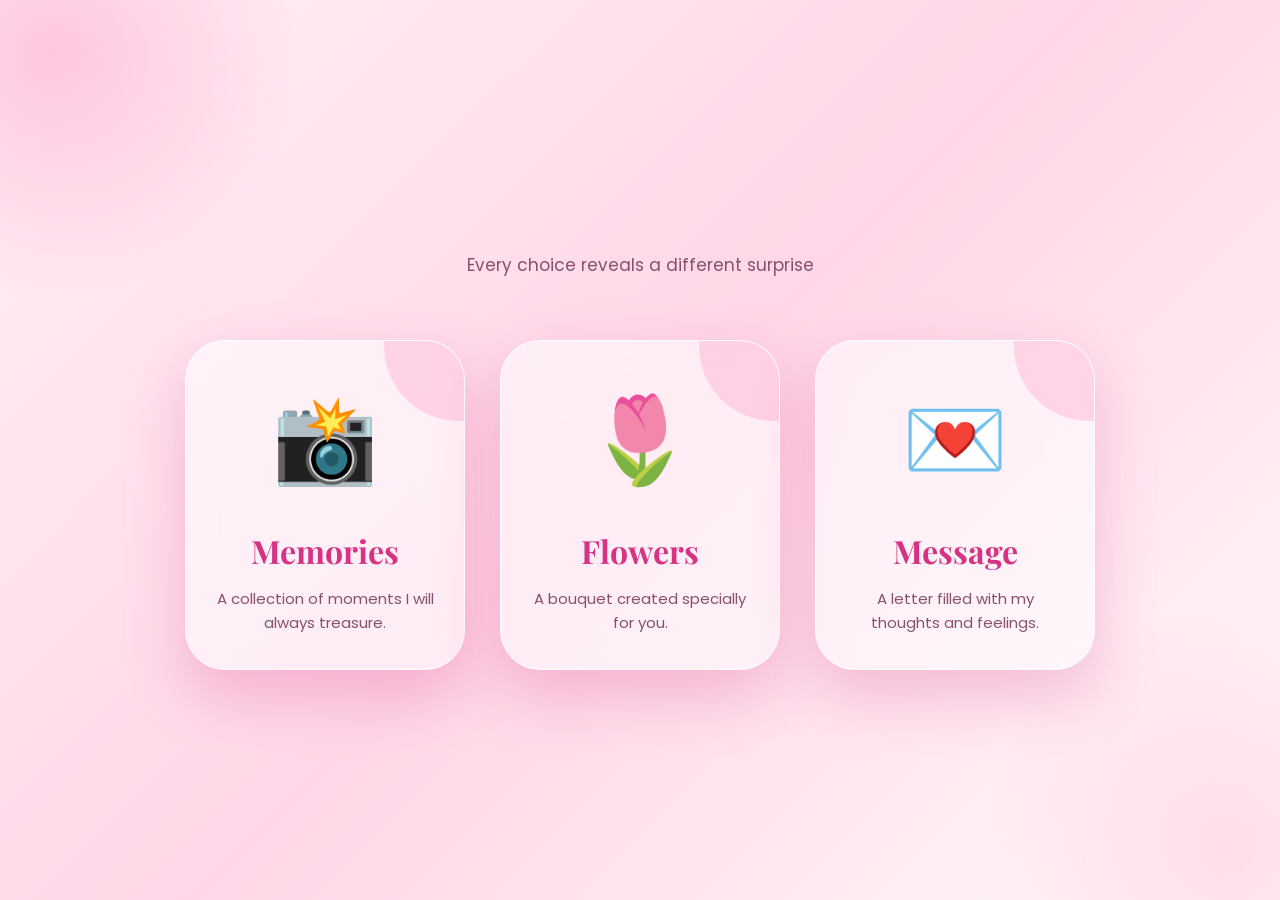
==== commit 935e472c: "Update choose.html" ====
--- a/choose.html
+++ b/choose.html
@@ -41,25 +41,8 @@
 <div class="background-layer">
 
 
-<div class="floating-flowers">
-
-<span>🌷</span>
-<span>🌸</span>
-<span>🌷</span>
-<span>🌸</span>
-<span>🌷</span>
-
-</div>
-
-
-
-<div class="sparkle-container">
-
-<span>✨</span>
-<span>✨</span>
-<span>✨</span>
-
-</div>
+
+
 
 
 
@@ -90,17 +73,13 @@
 <header class="choice-header">
 
 
-<p class="choice-small-title">
-
-A Little Surprise Awaits ❤️
-
-</p>
+
 
 
 
 <h1>
 
-Choose Your Surprise 🌷
+
 
 </h1>
 
@@ -108,7 +87,7 @@
 
 <p>
 
-Every choice reveals a different piece of our story.
+Every choice reveals a different surprise
 
 </p>
 
--- a/style.css
+++ b/style.css
@@ -1,7 +1,13 @@
+/* =====================================================
+   PINK TULIP BIRTHDAY EXPERIENCE
+   CLEAN PREMIUM CSS
+   PART 1
+===================================================== */
+
+
 /* =====================================================
    GLOBAL RESET
 ===================================================== */
-
 
 *{
     margin:0;
@@ -10,24 +16,93 @@
 }
 
 
-
 html{
     scroll-behavior:smooth;
 }
 
 
-
 body{
 
+    min-height:100vh;
+
     font-family:'Poppins',sans-serif;
 
     color:#5a2845;
 
+    overflow-x:hidden;
+
+}
+
+
+a{
+    text-decoration:none;
+    color:inherit;
+}
+
+
+h1,
+h2,
+h3{
+
+    font-family:'Playfair Display',serif;
+
+}
+
+
+
+/* =====================================================
+   VARIABLES
+===================================================== */
+
+:root{
+
+    --pink:#ff7eb3;
+
+    --light-pink:#ffd6e7;
+
+    --soft-pink:#fff0f7;
+
+    --dark-pink:#c21870;
+
+    --rose:#d63384;
+
+    --cream:#fffaf5;
+
+    --text:#5a2845;
+
+
+    --glass:
+    rgba(255,255,255,.55);
+
+
+    --shadow:
+    rgba(214,51,132,.25);
+
+}
+
+
+
+/* =====================================================
+   GLOBAL PAGE STYLE
+===================================================== */
+
+
+.intro-page,
+.choice-page,
+.memory-page,
+.flower-page,
+.message-page{
+
+    min-height:100vh;
+
+    position:relative;
+
     background:
+
     linear-gradient(
         135deg,
         #fff0f7,
-        #ffe0ed,
+        #ffd6e7,
         #fff8fb
     );
 
@@ -35,33 +110,84 @@
 
 
 
-h1,h2{
-
-    font-family:
-    'Playfair Display',
-    serif;
-
-}
-
-
-
-a{
-
-    text-decoration:none;
-
-}
-
-
-
-
-
-
-
 /* =====================================================
-   FLOATING FLOWERS
+   BACKGROUND GLOW
 ===================================================== */
 
 
+.background-layer{
+
+    position:fixed;
+
+    inset:0;
+
+    pointer-events:none;
+
+    z-index:0;
+
+}
+
+
+
+.background-layer::before{
+
+    content:"";
+
+    position:absolute;
+
+    width:500px;
+
+    height:500px;
+
+    top:-200px;
+
+    left:-200px;
+
+
+    background:
+
+    radial-gradient(
+        circle,
+        rgba(255,126,179,.35),
+        transparent 70%
+    );
+
+}
+
+
+
+.background-layer::after{
+
+    content:"";
+
+    position:absolute;
+
+    width:500px;
+
+    height:500px;
+
+    right:-200px;
+
+    bottom:-200px;
+
+
+    background:
+
+    radial-gradient(
+        circle,
+        rgba(255,214,231,.8),
+        transparent 70%
+    );
+
+}
+
+
+
+/* =====================================================
+   FLOATING TULIPS
+===================================================== */
+
+
 .floating-flowers{
 
     position:fixed;
@@ -84,19 +210,19 @@
 
     font-size:35px;
 
+    opacity:.7;
+
     animation:
-    flowerFall 12s linear infinite;
+
+    tulipFall 12s linear infinite;
 
 }
 
 
 
 .floating-flowers span:nth-child(1){
-
     left:10%;
-
-}
-
+}
 
 
 .floating-flowers span:nth-child(2){
@@ -139,40 +265,35 @@
 
 
 
-@keyframes flowerFall{
+@keyframes tulipFall{
 
 
 from{
 
-transform:
-translateY(-100px)
-rotate(0deg);
-
-}
-
+    transform:
+
+    translateY(-100px)
+    rotate(0deg);
+
+}
 
 
 to{
 
-transform:
-translateY(110vh)
-rotate(360deg);
-
-}
-
-
-}
-
-
-
-
-
+    transform:
+
+    translateY(120vh)
+    rotate(360deg);
+
+}
+
+
+}
 
 
 
 /* =====================================================
-   INDEX PAGE
-   GIFT SCREEN
+   INTRO PAGE
 ===================================================== */
 
 
@@ -186,850 +307,837 @@
 
 
 
+.gift-screen{
+
+    height:100vh;
+
+    display:flex;
+
+    justify-content:center;
+
+    align-items:center;
+
+    padding:30px;
+
+    position:relative;
+
+    z-index:2;
+
+}
+
+
+
+
+
+.gift-card{
+
+
+    width:min(90%,700px);
+
+
+    padding:55px 40px;
+
+
+    text-align:center;
+
+
+    background:
+
+    rgba(255,255,255,.55);
+
+
+    backdrop-filter:
+
+    blur(25px);
+
+
+    border-radius:50px;
+
+
+    border:
+
+    1px solid rgba(255,255,255,.8);
+
+
+    box-shadow:
+
+    0 30px 90px var(--shadow);
+
+
+    animation:
+
+    cardFloat 5s ease-in-out infinite;
+
+}
+
+
+
+@keyframes cardFloat{
+
+
+50%{
+
+    transform:
+
+    translateY(-12px);
+
+}
+
+}
+
+
+
+/* TITLE */
+
+
+.small-title{
+
+    color:var(--rose);
+
+    letter-spacing:3px;
+
+    text-transform:uppercase;
+
+    font-size:15px;
+
+    margin-bottom:20px;
+
+}
+
+
+
+.gift-content h1{
+
+    font-size:
+
+    clamp(38px,6vw,60px);
+
+    color:
+
+    var(--dark-pink);
+
+    margin-bottom:20px;
+
+}
+
+
+
+
+.gift-description{
+
+    max-width:450px;
+
+    margin:
+
+    0 auto 40px;
+
+    line-height:1.8;
+
+    color:#87506c;
+
+}
+
+
+
 /* =====================================================
-   PREMIUM INTRO GIFT BOX
+   GIFT BOX
 ===================================================== */
 
-.gift-screen{
-    height:100vh;
+
+.gift-box{
+
+    width:260px;
+
+    height:220px;
+
+    margin:auto;
+
+    position:relative;
+
+    cursor:pointer;
+
+
+    animation:
+
+    giftFloat 3s infinite;
+
+}
+
+
+
+@keyframes giftFloat{
+
+
+50%{
+
+    transform:
+
+    translateY(-18px);
+
+}
+
+}
+
+
+
+
+.gift-box:hover{
+
+    transform:
+
+    scale(1.08);
+
+}
+
+
+
+
+.gift-glow{
+
+    position:absolute;
+
+    inset:-80px;
+
+    background:
+
+    radial-gradient(
+        circle,
+        rgba(255,126,179,.45),
+        transparent 70%
+    );
+
+
+    animation:
+
+    glow 2s infinite;
+
+}
+
+
+
+@keyframes glow{
+
+
+50%{
+
+    transform:
+
+    scale(1.2);
+
+
+    opacity:.5;
+
+}
+
+}
+
+
+
+
+
+.box{
+
+    position:absolute;
+
+    bottom:0;
+
+    left:35px;
+
+
+    width:190px;
+
+    height:140px;
+
+
+    background:
+
+    linear-gradient(
+        135deg,
+        #ff9dcc,
+        #ff4f9a
+    );
+
+
+    border-radius:20px;
+
+    z-index:3;
+
+}
+
+
+
+
+.lid{
+
+    position:absolute;
+
+    top:35px;
+
+    left:25px;
+
+
+    width:210px;
+
+    height:50px;
+
+
+    background:
+
+    linear-gradient(
+        135deg,
+        #ffd1e5,
+        #ff76b5
+    );
+
+
+    border-radius:18px;
+
+    z-index:4;
+
+}
+
+
+
+
+
+.ribbon{
+
+    position:absolute;
+
+    background:white;
+
+    z-index:5;
+
+}
+
+
+
+.ribbon.vertical{
+
+    width:40px;
+
+    height:185px;
+
+    left:110px;
+
+    bottom:0;
+
+}
+
+
+
+.ribbon.horizontal{
+
+    width:210px;
+
+    height:35px;
+
+    left:25px;
+
+    top:100px;
+
+}
+
+
+
+.bow{
+
+    position:absolute;
+
+    top:-55px;
+
+    left:90px;
+
+    font-size:90px;
+
+    z-index:6;
+
+    animation:
+
+    bowMove 2s infinite;
+
+}
+
+
+
+@keyframes bowMove{
+
+
+50%{
+
+    transform:
+
+    translateY(-10px)
+    rotate(5deg);
+
+}
+
+}
+
+
+
+
+
+.click-text{
+
+    margin-top:45px;
+
+    color:var(--rose);
+
+    font-weight:600;
+
+    font-size:18px;
+
+
+    animation:
+
+    pulse 2s infinite;
+
+}
+
+
+
+@keyframes pulse{
+
+
+50%{
+
+    transform:
+
+    scale(1.08);
+
+}
+
+}
+
+
+
+
+
+/* =====================================================
+   MOBILE INTRO
+===================================================== */
+
+
+@media(max-width:600px){
+
+
+.gift-card{
+
+    padding:40px 20px;
+
+}
+
+
+
+.gift-box{
+
+    transform:
+
+    scale(.8);
+
+}
+
+
+
+.click-text{
+
+    font-size:15px;
+
+}
+
+
+}
+/* =====================================================
+   CHOICE PAGE
+   THREE SURPRISE OPTIONS
+===================================================== */
+
+
+.choice-page{
+
+    min-height:100vh;
+
+    overflow-x:hidden;
+
+    overflow-y:auto;
+
+}
+
+
+
+
+.choice-screen{
+
+
+    min-height:100vh;
+
+
     display:flex;
+
+
     justify-content:center;
+
+
     align-items:center;
+
+
+    padding:80px 20px;
+
+
+    position:relative;
+
+
+    z-index:2;
+
+
+}
+
+
+
+
+.choice-content{
+
+
+    width:100%;
+
+
+    max-width:1200px;
+
+
     text-align:center;
+
+
+}
+
+
+
+
+
+.choice-small-title{
+
+
+    color:var(--rose);
+
+
+    text-transform:uppercase;
+
+
+    letter-spacing:4px;
+
+
+    font-size:14px;
+
+
+    margin-bottom:20px;
+
+
+}
+
+
+
+
+.choice-header h1{
+
+
+    color:var(--dark-pink);
+
+
+    font-size:
+
+
+    clamp(38px,6vw,60px);
+
+
+    margin-bottom:20px;
+
+
+}
+
+
+
+
+
+.choice-header p{
+
+
+    color:#87506c;
+
+
+    font-size:17px;
+
+
+    line-height:1.8;
+
+
+}
+
+
+
+
+
+
+/* =====================================================
+   CHOICE CARDS
+===================================================== */
+
+
+.choice-container{
+
+
+    margin-top:60px;
+
+
+    display:flex;
+
+
+    justify-content:center;
+
+
+    align-items:center;
+
+
+    gap:35px;
+
+
+}
+
+
+
+
+
+.choice-card{
+
+
+    width:280px;
+
+
+    height:330px;
+
+
+    padding:30px;
+
+
+    display:flex;
+
+
+    flex-direction:column;
+
+
+    justify-content:center;
+
+
+    align-items:center;
+
+
+    text-align:center;
+
+
+    cursor:pointer;
+
+
     position:relative;
+
+
     overflow:hidden;
-}
-
-
-.gift-content{
-
-    animation:
-    giftAppear 1.5s ease;
-
-}
-
-
-.gift-content h1{
-
-    font-family:'Playfair Display',serif;
-
-    font-size:60px;
-
-    color:#c21870;
+
+
+    border-radius:40px;
+
+
+
+    background:
+
+    rgba(255,255,255,.55);
+
+
+
+    backdrop-filter:
+
+    blur(20px);
+
+
+
+    border:
+
+    1px solid rgba(255,255,255,.8);
+
+
+
+    box-shadow:
+
+    0 25px 60px var(--shadow);
+
+
+
+    transition:.5s ease;
+
+
+}
+
+
+
+
+.choice-card::before{
+
+
+    content:"";
+
+
+    position:absolute;
+
+
+    width:150px;
+
+
+    height:150px;
+
+
+    top:-70px;
+
+
+    right:-70px;
+
+
+    border-radius:50%;
+
+
+
+    background:
+
+    rgba(255,126,179,.25);
+
+
+}
+
+
+
+
+
+.choice-card:hover{
+
+
+    transform:
+
+
+    translateY(-20px)
+    scale(1.05);
+
+
+
+}
+
+
+
+
+
+.choice-icon{
+
+
+    font-size:85px;
+
+
+    margin-bottom:25px;
+
+
+    transition:.4s;
+
+
+}
+
+
+
+
+.choice-card:hover .choice-icon{
+
+
+    transform:
+
+
+    scale(1.2)
+    rotate(8deg);
+
+
+}
+
+
+
+
+.choice-card h2{
+
+
+    color:var(--rose);
+
+
+    font-size:32px;
+
 
     margin-bottom:15px;
 
-    text-shadow:
-    0 10px 30px rgba(214,51,132,.25);
-
-}
-
-
-.gift-content p{
-
-    font-size:18px;
-
-    color:#8b5270;
-
-    margin-bottom:40px;
-
-}
-
-
-
-/* ===============================
-        GIFT CONTAINER
-================================ */
-
-
-.gift-box{
-
-    width:260px;
-
-    height:220px;
-
-    position:relative;
-
-    margin:auto;
-
-    cursor:pointer;
-
-    animation:
-
-    floatingGift 3s ease-in-out infinite;
-
-    filter:
-    drop-shadow(
-    0 30px 35px rgba(214,51,132,.35)
-    );
-
-}
-
-
-
-.gift-box:hover{
-
-    transform:
-    scale(1.08)
-    translateY(-15px);
-
-}
-
-
-
-
-/* ===============================
-        GLOW
-================================ */
-
-
-.gift-glow{
-
-    position:absolute;
-
-    inset:-100px;
-
-    background:
-
-    radial-gradient(
-    circle,
-    rgba(255,126,179,.45),
-    transparent 65%
-    );
-
-    animation:
-
-    glowPulse 2s infinite;
-
-}
-
-
-
-
-/* ===============================
-        BOX BODY
-================================ */
-
-
-.box{
-
-    position:absolute;
-
-    bottom:0;
-
-    left:35px;
-
-    width:190px;
-
-    height:140px;
-
-
-    background:
-
-    linear-gradient(
-    135deg,
-    #ff9dcc,
-    #ff4f9a
-    );
-
-
-    border-radius:20px;
-
-    box-shadow:
-
-    inset 0 -20px 30px rgba(0,0,0,.12);
-
-    z-index:3;
-
-}
-
-
-
-/* ===============================
-        LID
-================================ */
-
-
-.lid{
-
-    position:absolute;
-
-    top:35px;
-
-    left:25px;
-
-
-    width:210px;
-
-    height:50px;
-
-
-    background:
-
-    linear-gradient(
-    135deg,
-    #ffd1e5,
-    #ff76b5
-    );
-
-
-    border-radius:18px;
-
-
-    box-shadow:
-
-    0 15px 30px rgba(214,51,132,.25);
-
-
-    z-index:5;
-
-}
-
-
-
-/* ===============================
-        RIBBON
-================================ */
-
-
-.ribbon{
-
-    position:absolute;
-
-    background:
-
-    linear-gradient(
-    90deg,
-    #fff,
-    #ffe5f0
-    );
-
-    z-index:6;
-
-}
-
-
-
-.ribbon.vertical{
-
-    width:40px;
-
-    height:185px;
-
-    left:110px;
-
-    bottom:0;
-
-}
-
-
-
-.ribbon.horizontal{
-
-    width:210px;
-
-    height:35px;
-
-    left:25px;
-
-    top:100px;
-
-}
-
-
-
-/* ===============================
-        BOW
-================================ */
-
-
-.bow{
-
-    position:absolute;
-
-    top:-45px;
-
-    left:90px;
-
-
-    font-size:85px;
-
-
-    z-index:10;
-
-
-    animation:
-
-    bowFloat 2s infinite;
-
-
-}
-
-
-
-/* ===============================
-        CLICK TEXT
-================================ */
-
-
-.click-text{
-
-    margin-top:45px;
-
-    font-size:18px;
-
-    color:#d63384;
-
-    font-weight:600;
-
-
-    animation:
-
-    pulse 2s infinite;
-
-}
-
-
-
-
-/* ===============================
-        ANIMATIONS
-================================ */
-
-
-@keyframes floatingGift{
-
-
-50%{
-
-transform:
-translateY(-18px);
-
-}
-
-
-}
-
-
-@keyframes glowPulse{
-
-
-50%{
-
-transform:
-scale(1.2);
-
-opacity:.5;
-
-}
-
-
-}
-
-
-@keyframes bowFloat{
-
-
-50%{
-
-transform:
-translateY(-10px)
-rotate(5deg);
-
-}
-
-
-}
-
-
-
-@keyframes giftAppear{
-
-
-from{
-
-opacity:0;
-
-transform:
-translateY(50px)
-scale(.8);
-
-}
-
-
-to{
-
-opacity:1;
-
-transform:
-translateY(0)
-scale(1);
-
-}
-
-
-}
+
+}
+
+
+
+
+
+.choice-card p{
+
+
+    color:#87506c;
+
+
+    font-size:15px;
+
+
+    line-height:1.6;
+
+
+}
+
+
+
 
 
 /* =====================================================
-   CHOOSE PAGE
+   CHOICE MOBILE
 ===================================================== */
 
 
-
-/* =====================================================
-   CHOOSE PAGE SCROLL FIX
-===================================================== */
-
-
-.choice-page{
-
-min-height:100vh;
-
-overflow-x:hidden;
-
-overflow-y:auto;
-
-}
-
-
-
-.choice-screen{
-
-
-min-height:100vh;
-
-display:flex;
-
-align-items:center;
-
-justify-content:center;
-
-padding:80px 20px;
-
-
-}
-
-
-
-.choice-content{
-
-
-text-align:center;
-
-
-width:100%;
-
-
-}
-
-
-
-
-.choice-content h1{
-
-
-font-size:50px;
-
-
-color:#c21870;
-
-
-margin-bottom:15px;
-
-
-}
-
-
-
-
-
-.choice-content>p{
-
-
-color:#87506c;
-
-margin-bottom:50px;
-
-
-}
-
-
-
-
-
-
-
-
-/* HORIZONTAL CARDS */
+@media(max-width:900px){
 
 
 .choice-container{
 
-display:flex;
-
-flex-wrap:wrap;
-
-justify-content:center;
-
-gap:30px;
-
-}
-
+
+    flex-direction:column;
+
+
+}
 
 
 
 .choice-card{
 
 
-width:260px;
-
-
-height:300px;
-
-
-background:
-
-rgba(255,255,255,.65);
-
-
-backdrop-filter:
-
-blur(20px);
-
-
-border-radius:35px;
-
-
-display:flex;
-
-
-flex-direction:column;
-
-
-align-items:center;
-
-
-justify-content:center;
-
-
-box-shadow:
-
-
-0 20px 50px rgba(214,51,132,.18);
-
-
-transition:.5s;
-
-
-color:#7b3158;
-
-
-}
-
-
-
-
-
-.choice-card:hover{
-
-
-transform:
-
-
-translateY(-20px)
-scale(1.05);
-
-
-box-shadow:
-
-0 30px 70px rgba(214,51,132,.3);
-
-
-}
-
-
-
-
-.choice-icon{
-
-
-font-size:85px;
-
-
-margin-bottom:20px;
-
-
-}
-
-
-
-
-
-.choice-card h2{
-
-
-font-size:32px;
-
-
-color:#d63384;
-
-
-}
-
-
-
-
-
-.choice-card p{
-
-
-padding:15px;
-
-
-font-size:15px;
-
-
-}
-
-
-
-
-
-
-
-/* =====================================================
-   OTHER PAGES BASE
-===================================================== */
-
-
-.page-container{
-
-
-min-height:100vh;
-
-
-padding:50px;
-
-
-position:relative;
-
-
-z-index:2;
-
-
-}
-
-
-
-.page-title{
-
-
-text-align:center;
-
-
-font-size:50px;
-
-
-color:#c21870;
-
-
-margin-bottom:40px;
-
-
-}
-
-
-
-
-
-
-
-
-/* =====================================================
-   MOBILE RESPONSIVE
-===================================================== */
-
-
-@media(max-width:900px){
-
-
-.gift-content h1{
-
-
-font-size:40px;
-
-
-}
-
-
-
-.choice-container{
-
-
-flex-direction:column;
-
-
-gap:20px;
-
-
-}
-
-
-
-.choice-screen{
-
-
-height:auto;
-
-padding:
-
-60px 20px;
-
-
-}
-
-
-
-.choice-card{
-
-
-width:90%;
-
-
-height:230px;
-
-
-}
-
-
-
-.choice-content h1{
-
-
-font-size:38px;
-
-
-}
-
-
-}
-
-
-
-
-
-@media(max-width:450px){
-
-
-.gift-box{
-
-
-transform:scale(.8);
-
-
-}
-
-
-
-.gift-content h1{
-
-
-font-size:32px;
-
-
-}
-
-
-
-.choice-icon{
-
-
-font-size:60px;
-
-
-}
-
-
-}
-/* =====================================================
-   JS GENERATED FLOWERS
-===================================================== */
-
-
-.generated-flower{
-
-position:fixed;
-
-top:-50px;
-
-z-index:5;
-
-pointer-events:none;
-
-animation:
-flowerDrop linear forwards;
-
-}
-
-
-
-@keyframes flowerDrop{
-
-
-from{
-
-transform:
-translateY(-50px)
-rotate(0deg);
-
-opacity:1;
-
-}
-
-
-
-to{
-
-transform:
-translateY(110vh)
-rotate(360deg);
-
-opacity:0;
-
-}
-
-
-}
-
-
-/* =====================================================
-   LETTER OPENING
-===================================================== */
-
-
-.letter-box{
-
-
-transition:.8s;
-
-overflow:hidden;
-
-
-}
-
-
-
-.letter-box.open{
-
-
-transform:
-
-translateY(-20px)
-scale(1.05);
-
-
-}
+    width:min(90%,350px);
+
+
+    height:280px;
+
+
+}
+
+
+}
+
+
+
+
+
+
+
+
 /* =====================================================
    MEMORIES PAGE
 ===================================================== */
@@ -1037,49 +1145,99 @@
 
 .memory-page{
 
-min-height:100vh;
-
-overflow-x:hidden;
-
-padding-bottom:50px;
-
-}
+
+    min-height:100vh;
+
+
+    padding-bottom:100px;
+
+
+    overflow-y:auto;
+
+
+}
+
 
 
 
 
 .memory-header{
 
-text-align:center;
-
-padding:50px 20px 20px;
-
-position:relative;
-
-z-index:2;
-
-}
+
+    text-align:center;
+
+
+    padding:80px 20px 40px;
+
+
+    position:relative;
+
+
+    z-index:2;
+
+
+}
+
+
+
+
+
+.memory-small-title{
+
+
+    color:var(--rose);
+
+
+    text-transform:uppercase;
+
+
+    letter-spacing:4px;
+
+
+    font-size:14px;
+
+
+}
+
+
 
 
 
 .memory-header h1{
 
 
-font-size:50px;
-
-color:#c21870;
-
-
-}
+    margin-top:20px;
+
+
+    color:var(--dark-pink);
+
+
+    font-size:
+
+
+    clamp(40px,6vw,60px);
+
+
+}
+
+
 
 
 
 .memory-header p{
 
 
-margin-top:15px;
-
-color:#87506c;
+    max-width:600px;
+
+
+    margin:20px auto;
+
+
+    color:#87506c;
+
+
+    line-height:1.8;
+
 
 }
 
@@ -1089,149 +1247,200 @@
 
 
 /* =====================================================
-   PREMIUM MEMORY GALLERY
+   PHOTO GALLERY
 ===================================================== */
 
+
 .memory-gallery{
 
-max-width:1300px;
-
-margin:auto;
-
-padding:60px 30px;
-
-display:grid;
-
-grid-template-columns:
-repeat(auto-fit,minmax(260px,1fr));
-
-gap:45px;
-
-justify-items:center;
-
-position:relative;
-
-z-index:2;
-
-}
-
-.polaroid{
-
-background:white;
-
-padding:15px 15px 30px;
-
-border-radius:10px;
-
-box-shadow:
-0 15px 45px rgba(0,0,0,.15);
-
-transition:.35s ease;
-
-width:100%;
-
-max-width:280px;
-
-}
-
-.polaroid:nth-child(1){
-
-transform:rotate(-6deg);
-
-}
-
-.polaroid:nth-child(2){
-
-transform:rotate(5deg);
-
-}
-
-.polaroid:nth-child(3){
-
-transform:rotate(-4deg);
-
-}
-
-.polaroid:nth-child(4){
-
-transform:rotate(7deg);
-
-}
-
-.polaroid:hover{
-
-transform:
-translateY(-12px)
-rotate(0deg)
-scale(1.03);
-
-box-shadow:
-0 25px 60px rgba(214,51,132,.25);
-
-}
+
+    max-width:1200px;
+
+
+    margin:auto;
+
+
+    padding:50px 25px;
+
+
+    display:grid;
+
+
+    grid-template-columns:
+
+
+    repeat(
+        auto-fit,
+        minmax(260px,1fr)
+    );
+
+
+
+    gap:45px;
+
+
+    position:relative;
+
+
+    z-index:2;
+
+
+}
+
+
+
+
+
+.memory-card{
+
+
+    background:
+
+
+    rgba(255,255,255,.85);
+
+
+
+    padding:18px;
+
+
+
+    border-radius:25px;
+
+
+
+    box-shadow:
+
+
+    0 25px 60px var(--shadow);
+
+
+
+    transform:
+
+
+    rotate(-2deg);
+
+
+
+    transition:.5s;
+
+
+}
+
+
+
+
+.memory-card:nth-child(even){
+
+
+    transform:
+
+
+    rotate(3deg);
+
+
+}
+
+
+
+
+
+.memory-card:hover{
+
+
+    transform:
+
+
+    translateY(-15px)
+    rotate(0)
+    scale(1.04);
+
+
+}
+
+
+
+
 
 .memory-photo{
 
-width:100%;
-
-height:320px;
-
-display:block;
-
-object-fit:cover;
-
-border-radius:10px;
-
-cursor:pointer;
-
-transition:.3s;
-
-}
-
-.memory-photo:hover{
-
-transform:scale(1.03);
-
-}
-
-.polaroid p{
-
-margin-top:15px;
-
-text-align:center;
-
-font-family:'Playfair Display',serif;
-
-font-size:20px;
-
-color:#d63384;
-
-}
+
+    width:100%;
+
+
+    height:320px;
+
+
+    object-fit:cover;
+
+
+    border-radius:18px;
+
+
+    cursor:pointer;
+
+
+}
+
+
+
+
+.memory-caption{
+
+
+    margin-top:20px;
+
+
+    text-align:center;
+
+
+    font-family:
+
+
+    "Playfair Display",
+    serif;
+
+
+
+    font-size:22px;
+
+
+    color:var(--rose);
+
+
+}
+
+
+
+
 
 
 
 /* =====================================================
-   LETTER BOX
+   MEMORY LETTER
 ===================================================== */
 
 
 .memory-letter{
 
 
-display:flex;
-
-justify-content:center;
-
-padding:50px;
-
-
-position:relative;
-
-z-index:3;
-
-
-}
-
+    display:flex;
+
+
+    justify-content:center;
+
+
+    padding:70px 20px;
+
+
+    position:relative;
+
+
+    z-index:2;
+
+
+}
 
 
 
@@ -1239,39 +1448,52 @@
 .letter-box{
 
 
-width:300px;
-
-background:
-
-rgba(255,255,255,.8);
-
-
-padding:30px;
-
-border-radius:25px;
-
-
-text-align:center;
-
-
-box-shadow:
-
-0 20px 50px rgba(214,51,132,.2);
-
-
-}
-
-
-
-
-
-.envelope{
-
-
-font-size:70px;
-
-
-margin-bottom:10px;
+    width:min(90%,750px);
+
+
+
+    padding:50px;
+
+
+
+    text-align:center;
+
+
+
+    background:
+
+
+    rgba(255,255,255,.75);
+
+
+
+    backdrop-filter:
+
+
+    blur(20px);
+
+
+
+    border-radius:40px;
+
+
+
+    box-shadow:
+
+
+    0 30px 80px var(--shadow);
+
+
+}
+
+
+
+
+
+.letter-decoration{
+
+
+    font-size:60px;
 
 
 }
@@ -1283,73 +1505,2075 @@
 .letter-box h2{
 
 
-color:#d63384;
-
-font-size:30px;
-
-
-}
-
-
-
-
-
-.letter-box p{
-
-
-margin:15px 0;
-
-}
-
-
-
-
-
-.letter-button{
-
-
-border:none;
-
-background:
-
-linear-gradient(
-
-135deg,
-
-#ff6fae,
-
-#d63384
-
-);
-
-
-color:white;
-
-padding:12px 30px;
-
-
-border-radius:30px;
-
-
-font-size:16px;
-
-
-cursor:pointer;
-
-
-transition:.3s;
-
-
-}
-
-
-
-
-
-.letter-button:hover{
-
-
-transform:scale(1.1);
+    color:var(--dark-pink);
+
+
+    font-size:38px;
+
+
+    margin:25px 0;
+
+
+}
+
+
+
+
+
+.letter-content p{
+
+
+    color:#63364e;
+
+
+    line-height:2;
+
+
+    margin-bottom:20px;
+
+
+}
+
+
+
+
+
+.letter-sign{
+
+
+    margin-top:35px;
+
+
+    font-family:
+
+
+    "Playfair Display",
+    serif;
+
+
+
+    color:var(--rose);
+
+
+    font-size:25px;
+
+
+}
+
+
+
+
+
+
+
+/* =====================================================
+   LIGHTBOX
+===================================================== */
+
+
+.lightbox{
+
+
+    position:fixed;
+
+
+    inset:0;
+
+
+    background:
+
+
+    rgba(0,0,0,.85);
+
+
+
+    display:flex;
+
+
+    justify-content:center;
+
+
+    align-items:center;
+
+
+
+    opacity:0;
+
+
+    visibility:hidden;
+
+
+    transition:.4s;
+
+
+    z-index:9999;
+
+
+}
+
+
+
+
+
+.lightbox.show{
+
+
+    opacity:1;
+
+
+    visibility:visible;
+
+
+}
+
+
+
+
+
+.lightbox-content img{
+
+
+    max-width:90vw;
+
+
+    max-height:85vh;
+
+
+    border-radius:25px;
+
+
+    padding:10px;
+
+
+    background:white;
+
+
+}
+
+
+
+
+
+.close-lightbox{
+
+
+    position:absolute;
+
+
+    top:25px;
+
+
+    right:30px;
+
+
+    width:50px;
+
+
+    height:50px;
+
+
+    border-radius:50%;
+
+
+    border:none;
+
+
+    background:white;
+
+
+    color:var(--rose);
+
+
+    font-size:30px;
+
+
+    cursor:pointer;
+
+
+}
+
+
+
+
+
+
+
+/* =====================================================
+   MEMORY MOBILE
+===================================================== */
+
+
+@media(max-width:600px){
+
+
+.memory-gallery{
+
+
+    padding:30px 20px;
+
+
+    gap:30px;
+
+
+}
+
+
+
+
+.memory-photo{
+
+
+    height:280px;
+
+
+}
+
+
+
+
+.letter-box{
+
+
+    padding:35px 25px;
+
+
+}
+
+
+
+
+
+.letter-box h2{
+
+
+    font-size:30px;
+
+
+}
+
+
+
+}
+/* =====================================================
+   FLOWER PAGE
+   PREMIUM BOUQUET EXPERIENCE
+===================================================== */
+
+
+.flower-page{
+
+    min-height:100vh;
+
+    overflow-x:hidden;
+
+    overflow-y:auto;
+
+    position:relative;
+
+}
+
+
+
+
+
+.flower-showcase{
+
+
+    min-height:100vh;
+
+
+    padding:
+
+    80px 20px 120px;
+
+
+
+    display:flex;
+
+
+    flex-direction:column;
+
+
+    justify-content:center;
+
+
+    align-items:center;
+
+
+
+    position:relative;
+
+
+    z-index:2;
+
+
+}
+
+
+
+
+
+
+/* =====================================================
+   FLOWER HEADER
+===================================================== */
+
+
+.flower-header{
+
+
+    text-align:center;
+
+
+    margin-bottom:40px;
+
+
+    animation:
+
+    flowerEnter 1.5s ease;
+
+
+}
+
+
+
+
+
+.flower-small-title{
+
+
+    color:var(--rose);
+
+
+    text-transform:uppercase;
+
+
+    letter-spacing:4px;
+
+
+    font-size:14px;
+
+
+    margin-bottom:20px;
+
+
+}
+
+
+
+
+
+.flower-header h1{
+
+
+    color:var(--dark-pink);
+
+
+    font-size:
+
+
+    clamp(38px,6vw,60px);
+
+
+    margin-bottom:20px;
+
+
+}
+
+
+
+
+
+.flower-header p{
+
+
+    max-width:550px;
+
+
+    margin:auto;
+
+
+    color:#87506c;
+
+
+    line-height:2;
+
+
+}
+
+
+
+
+
+
+@keyframes flowerEnter{
+
+
+from{
+
+
+    opacity:0;
+
+
+    transform:
+
+    translateY(-40px);
+
+
+}
+
+
+
+to{
+
+
+    opacity:1;
+
+
+    transform:
+
+    translateY(0);
+
+
+}
+
+
+
+}
+
+
+
+
+
+
+
+/* =====================================================
+   BOUQUET AREA
+===================================================== */
+
+
+.bouquet-area{
+
+
+    width:420px;
+
+
+    height:500px;
+
+
+    display:flex;
+
+
+    justify-content:center;
+
+
+    align-items:flex-end;
+
+
+    position:relative;
+
+
+    margin-top:20px;
+
+
+}
+
+
+
+
+
+.bouquet{
+
+
+    width:300px;
+
+
+    height:420px;
+
+
+    position:relative;
+
+
+    animation:
+
+
+    bouquetAppear 2s ease;
+
+
+}
+
+
+
+
+
+@keyframes bouquetAppear{
+
+
+from{
+
+
+    opacity:0;
+
+
+    transform:
+
+
+    translateY(120px)
+    scale(.5);
+
+
+}
+
+
+
+to{
+
+
+    opacity:1;
+
+
+    transform:
+
+
+    translateY(0)
+    scale(1);
+
+
+}
+
+
+
+}
+
+
+
+
+
+
+
+/* =====================================================
+   FLOWER PIECES
+===================================================== */
+
+
+.flower{
+
+
+    position:absolute;
+
+
+    font-size:100px;
+
+
+    transform-origin:center bottom;
+
+
+    filter:
+
+    drop-shadow(
+        0 20px 20px rgba(214,51,132,.25)
+    );
+
+
+
+    animation:
+
+
+    flowerSway 4s ease-in-out infinite;
+
+
+}
+
+
+
+
+
+
+.flower-left{
+
+
+    left:15px;
+
+
+    bottom:150px;
+
+
+    animation-delay:.5s;
+
+
+}
+
+
+
+
+
+.flower-center{
+
+
+    left:85px;
+
+
+    bottom:220px;
+
+
+    font-size:125px;
+
+
+    animation-delay:1s;
+
+
+}
+
+
+
+
+
+.flower-right{
+
+
+    right:15px;
+
+
+    bottom:150px;
+
+
+    animation-delay:1.5s;
+
+
+}
+
+
+
+
+
+.flower-top{
+
+
+    left:110px;
+
+
+    bottom:300px;
+
+
+    font-size:75px;
+
+
+    animation-delay:2s;
+
+
+}
+
+
+
+
+
+
+@keyframes flowerSway{
+
+
+50%{
+
+
+    transform:
+
+
+    rotate(8deg)
+    translateY(-15px);
+
+
+}
+
+
+
+}
+
+
+
+
+
+
+
+
+/* =====================================================
+   STEMS
+===================================================== */
+
+
+.stem{
+
+
+    position:absolute;
+
+
+    bottom:0;
+
+
+    font-size:150px;
+
+
+    color:#55a630;
+
+
+    opacity:.8;
+
+
+    z-index:-1;
+
+
+    animation:
+
+
+    stemGrow 2s ease;
+
+
+}
+
+
+
+
+
+.stem-one{
+
+
+    left:65px;
+
+
+}
+
+
+
+.stem-two{
+
+
+    left:120px;
+
+
+}
+
+
+
+.stem-three{
+
+
+    left:175px;
+
+
+}
+
+
+
+
+
+
+@keyframes stemGrow{
+
+
+from{
+
+
+    transform:
+
+
+    scaleY(0);
+
+
+    transform-origin:bottom;
+
+
+}
+
+
+
+to{
+
+
+    transform:
+
+
+    scaleY(1);
+
+
+}
+
+
+
+}
+
+
+
+
+
+
+
+
+/* =====================================================
+   BOUQUET RIBBON
+===================================================== */
+
+
+.bouquet-wrap{
+
+
+    position:absolute;
+
+
+    bottom:10px;
+
+
+    left:80px;
+
+
+    font-size:85px;
+
+
+    z-index:5;
+
+
+    animation:
+
+
+    ribbonAppear 2s ease;
+
+
+}
+
+
+
+
+
+@keyframes ribbonAppear{
+
+
+from{
+
+
+    opacity:0;
+
+
+    transform:
+
+
+    scale(.3);
+
+
+}
+
+
+
+to{
+
+
+    opacity:1;
+
+
+    transform:
+
+
+    scale(1);
+
+
+}
+
+
+
+}
+
+
+
+
+
+
+
+
+/* =====================================================
+   FLOATING PETALS
+===================================================== */
+
+
+.flower-particles span{
+
+
+    position:fixed;
+
+
+    font-size:30px;
+
+
+    opacity:.75;
+
+
+    z-index:1;
+
+
+    pointer-events:none;
+
+
+    animation:
+
+
+    petalMove 10s linear infinite;
+
+
+}
+
+
+
+
+
+.flower-particles span:nth-child(1){
+
+    left:10%;
+
+}
+
+
+.flower-particles span:nth-child(2){
+
+    left:30%;
+
+    animation-delay:2s;
+
+}
+
+
+
+.flower-particles span:nth-child(3){
+
+    left:55%;
+
+    animation-delay:4s;
+
+}
+
+
+
+.flower-particles span:nth-child(4){
+
+    left:75%;
+
+    animation-delay:6s;
+
+}
+
+
+
+.flower-particles span:nth-child(5){
+
+    left:90%;
+
+    animation-delay:8s;
+
+}
+
+
+
+
+
+@keyframes petalMove{
+
+
+from{
+
+
+    transform:
+
+
+    translateY(100vh)
+    rotate(0deg);
+
+
+    opacity:0;
+
+
+}
+
+
+
+30%{
+
+
+    opacity:1;
+
+
+}
+
+
+
+to{
+
+
+    transform:
+
+
+    translateY(-120vh)
+    rotate(360deg);
+
+
+
+    opacity:0;
+
+
+}
+
+
+
+}
+
+
+
+
+
+
+
+
+/* =====================================================
+   FLOWER MESSAGE CARD
+===================================================== */
+
+
+.flower-message{
+
+
+    width:min(90%,700px);
+
+
+    margin-top:40px;
+
+
+    padding:40px;
+
+
+    text-align:center;
+
+
+    background:
+
+
+    rgba(255,255,255,.55);
+
+
+
+    backdrop-filter:
+
+
+    blur(20px);
+
+
+
+    border-radius:40px;
+
+
+
+    border:
+
+
+    1px solid rgba(255,255,255,.7);
+
+
+
+    box-shadow:
+
+
+    0 30px 80px rgba(214,51,132,.18);
+
+
+
+    animation:
+
+
+    messageFloat 5s ease-in-out infinite;
+
+
+}
+
+
+
+
+
+.flower-message h2{
+
+
+    color:var(--dark-pink);
+
+
+    font-size:
+
+
+    clamp(28px,5vw,38px);
+
+
+
+    margin-bottom:20px;
+
+
+}
+
+
+
+
+
+.flower-message p{
+
+
+    color:#63364e;
+
+
+    line-height:2;
+
+
+    font-size:16px;
+
+
+}
+
+
+
+
+
+
+
+@keyframes messageFloat{
+
+
+50%{
+
+
+    transform:
+
+
+    translateY(-10px);
+
+
+}
+
+
+
+}
+
+
+
+
+
+
+
+
+/* =====================================================
+   NEXT BUTTON
+===================================================== */
+
+
+.flower-next{
+
+
+    margin-top:40px;
+
+
+    padding:15px 40px;
+
+
+    border-radius:50px;
+
+
+    display:inline-block;
+
+
+
+    background:
+
+
+    linear-gradient(
+
+        135deg,
+
+        #ff7eb3,
+
+        #d63384
+
+    );
+
+
+
+    color:white;
+
+
+    font-weight:600;
+
+
+    box-shadow:
+
+
+    0 20px 40px rgba(214,51,132,.35);
+
+
+
+    transition:.4s;
+
+
+}
+
+
+
+
+.flower-next:hover{
+
+
+    transform:
+
+
+    translateY(-8px)
+    scale(1.05);
+
+
+}
+
+
+
+
+
+
+
+
+/* =====================================================
+   FLOWER MOBILE
+===================================================== */
+
+
+@media(max-width:600px){
+
+
+.flower-showcase{
+
+
+    padding:
+
+    60px 15px 100px;
+
+
+}
+
+
+
+
+.flower-header h1{
+
+
+    font-size:38px;
+
+
+}
+
+
+
+
+
+.bouquet-area{
+
+
+    width:320px;
+
+
+    height:380px;
+
+
+    transform:
+
+
+    scale(.75);
+
+
+}
+
+
+
+
+
+.flower-message{
+
+
+    padding:
+
+    25px 20px;
+
+
+}
+
+
+
+
+
+.flower-message p{
+
+
+    font-size:14px;
+
+
+}
+
+
+
+}
+
+
+
+
+
+@media(max-width:400px){
+
+
+.bouquet-area{
+
+
+    transform:
+
+
+    scale(.65);
+
+
+}
+
+
+
+
+
+.flower-header h1{
+
+
+    font-size:32px;
+
+
+}
+
+
+
+}
+/* =====================================================
+   MESSAGE PAGE
+   ENVELOPE EXPERIENCE
+===================================================== */
+
+
+.message-page{
+
+    min-height:100vh;
+
+    overflow-x:hidden;
+
+    overflow-y:auto;
+
+    position:relative;
+
+}
+
+
+
+
+
+/* =====================================================
+   MESSAGE CONTAINER
+===================================================== */
+
+
+.message-experience{
+
+
+    min-height:100vh;
+
+
+    display:flex;
+
+
+    flex-direction:column;
+
+
+    justify-content:center;
+
+
+    align-items:center;
+
+
+    padding:80px 20px;
+
+
+    position:relative;
+
+
+    z-index:2;
+
+
+}
+
+
+
+
+
+
+
+/* =====================================================
+   FLOATING HEARTS
+===================================================== */
+
+
+.floating-hearts span{
+
+
+    position:fixed;
+
+
+    font-size:30px;
+
+
+    opacity:.7;
+
+
+    z-index:1;
+
+
+    pointer-events:none;
+
+
+    animation:
+
+
+    heartRise 10s linear infinite;
+
+
+}
+
+
+
+
+
+.floating-hearts span:nth-child(1){
+
+    left:10%;
+
+    bottom:-50px;
+
+}
+
+
+.floating-hearts span:nth-child(2){
+
+    left:30%;
+
+    bottom:-80px;
+
+    animation-delay:2s;
+
+}
+
+
+
+.floating-hearts span:nth-child(3){
+
+    left:50%;
+
+    bottom:-100px;
+
+    animation-delay:4s;
+
+}
+
+
+
+.floating-hearts span:nth-child(4){
+
+    left:75%;
+
+    bottom:-70px;
+
+    animation-delay:6s;
+
+}
+
+
+
+.floating-hearts span:nth-child(5){
+
+    left:90%;
+
+    bottom:-50px;
+
+    animation-delay:8s;
+
+}
+
+
+
+
+
+
+
+@keyframes heartRise{
+
+
+from{
+
+
+    transform:
+
+
+    translateY(0)
+    rotate(0deg);
+
+
+    opacity:0;
+
+
+}
+
+
+
+30%{
+
+
+    opacity:1;
+
+
+}
+
+
+
+to{
+
+
+    transform:
+
+
+    translateY(-120vh)
+    rotate(360deg);
+
+
+
+    opacity:0;
+
+
+}
+
+
+
+}
+
+
+
+
+
+
+
+
+/* =====================================================
+   ENVELOPE SCREEN
+===================================================== */
+
+
+.envelope-screen{
+
+
+    min-height:100vh;
+
+
+    display:flex;
+
+
+    flex-direction:column;
+
+
+    justify-content:center;
+
+
+    align-items:center;
+
+
+    text-align:center;
+
+
+}
+
+
+
+
+
+
+.message-small-title{
+
+
+    color:var(--rose);
+
+
+    letter-spacing:4px;
+
+
+    text-transform:uppercase;
+
+
+    font-size:14px;
+
+
+    margin-bottom:40px;
+
+
+}
+
+
+
+
+
+
+
+
+/* =====================================================
+   ENVELOPE
+===================================================== */
+
+
+.envelope-box{
+
+
+    width:280px;
+
+
+    height:190px;
+
+
+    position:relative;
+
+
+    cursor:pointer;
+
+
+    transition:.8s;
+
+
+}
+
+
+
+
+
+.envelope-body{
+
+
+    position:absolute;
+
+
+    bottom:0;
+
+
+    width:280px;
+
+
+    height:160px;
+
+
+    background:
+
+
+    linear-gradient(
+
+        135deg,
+
+        #ff9dcc,
+
+        #d63384
+
+    );
+
+
+
+    border-radius:20px;
+
+
+
+    display:flex;
+
+
+    justify-content:center;
+
+
+    align-items:center;
+
+
+    font-size:85px;
+
+
+
+    box-shadow:
+
+
+    0 30px 70px rgba(214,51,132,.35);
+
+
+}
+
+
+
+
+
+.envelope-flap{
+
+
+    position:absolute;
+
+
+    top:0;
+
+
+    width:0;
+
+
+    height:0;
+
+
+    
+
+    border-left:
+
+
+    140px solid transparent;
+
+
+
+    border-right:
+
+
+    140px solid transparent;
+
+
+
+    border-top:
+
+
+    100px solid #ffc1dd;
+
+
+
+    transform-origin:top;
+
+
+    transition:.8s;
+
+
+    z-index:3;
+
+
+}
+
+
+
+
+
+
+.envelope-box:hover{
+
+
+    transform:
+
+
+    translateY(-15px);
+
+
+}
+
+
+
+
+
+.envelope-box.open .envelope-flap{
+
+
+    transform:
+
+
+    rotateX(180deg);
+
+
+}
+
+
+
+
+
+
+.envelope-box.open{
+
+
+    transform:
+
+
+    scale(.7);
+
+
+    opacity:0;
+
+
+    pointer-events:none;
+
+
+}
+
+
+
+
+
+
+
+
+.envelope-screen h2{
+
+
+    margin-top:40px;
+
+
+    color:var(--rose);
+
+
+    animation:
+
+
+    pulse 2s infinite;
+
+
+}
+
+
+
+
+
+
+
+/* =====================================================
+   LETTER REVEAL FIX
+===================================================== */
+
+
+.hidden-letter{
+
+    display:none !important;
+
+    opacity:0;
+
+    visibility:hidden;
+
+    transform:
+    translateY(80px);
+
+}
+
+
+
+.hidden-letter.show{
+
+    display:flex !important;
+
+    visibility:visible;
+
+    opacity:1;
+
+    justify-content:center;
+
+    padding:50px 20px 100px;
+
+
+    animation:
+
+    revealLetter 1.2s ease forwards;
+
+}
+
+
+
+@keyframes revealLetter{
+
+
+from{
+
+    opacity:0;
+
+    transform:
+    translateY(80px);
+
+}
+
+
+to{
+
+    opacity:1;
+
+    transform:
+    translateY(0);
+
+}
+
+
+}
+
+
+
+/* =====================================================
+   LETTER PAPER
+===================================================== */
+
+
+.letter-container{
+
+
+    width:100%;
+
+
+    display:flex;
+
+
+    justify-content:center;
+
+
+}
+
+
+
+
+
+.letter-paper{
+
+
+    width:min(90%,750px);
+
+
+
+    padding:55px;
+
+
+
+    background:
+
+
+    rgba(255,255,255,.75);
+
+
+
+    backdrop-filter:
+
+
+    blur(20px);
+
+
+
+    border-radius:45px;
+
+
+
+    text-align:center;
+
+
+
+    box-shadow:
+
+
+    0 35px 90px rgba(214,51,132,.25);
+
+
+}
+
+
+
+
+
+.letter-icon{
+
+
+    font-size:80px;
+
+
+}
+
+
+
+
+
+.letter-header h1{
+
+
+    color:var(--dark-pink);
+
+
+    font-size:
+
+
+    clamp(35px,6vw,55px);
+
+
+
+    margin:25px 0;
+
+
+}
+
+
+
+
+
+.divider{
+
+
+    width:100px;
+
+
+    height:3px;
+
+
+    margin:20px auto 35px;
+
+
+    background:var(--pink);
+
+
+}
+
+
+
+
+
+.typing-text{
+
+
+    text-align:left;
+
+
+    white-space:pre-line;
+
+
+    color:#63364e;
+
+
+    line-height:2;
+
+
+    font-size:17px;
+
+
+}
+
+
+
+
+
+.signature{
+
+
+    margin-top:40px;
+
+
+    font-family:
+
+
+    "Playfair Display",
+    serif;
+
+
+
+    font-size:28px;
+
+
+    color:var(--rose);
 
 
 }
@@ -1369,272 +3593,106 @@
 .back-button{
 
 
-position:fixed;
-
-
-top:25px;
-
-left:25px;
-
-
-background:white;
-
-
-padding:12px 25px;
-
-
-border-radius:30px;
-
-
-color:#d63384;
-
-
-box-shadow:
-
-0 10px 30px rgba(0,0,0,.1);
-
-
-z-index:10;
-
-
-}
-
-
-
-
+    position:fixed;
+
+
+    top:25px;
+
+
+    left:25px;
+
+
+    padding:12px 28px;
+
+
+    border-radius:50px;
+
+
+    background:
+
+
+    rgba(255,255,255,.75);
+
+
+
+    backdrop-filter:
+
+
+    blur(15px);
+
+
+
+    color:var(--rose);
+
+
+
+    z-index:50;
+
+
+
+    box-shadow:
+
+
+    0 15px 40px rgba(214,51,132,.15);
+
+
+}
+
+
+
+
+
+.back-button:hover{
+
+
+    transform:
+
+
+    translateY(-5px);
+
+
+}
+
+
+
+
+
+
+
+
+/* =====================================================
+   MESSAGE MOBILE
+===================================================== */
 
 
 @media(max-width:600px){
 
 
-.memory-header h1{
-
-
-font-size:35px;
-
-
-}
-
-
-
-.memory-gallery{
-
-
-gap:25px;
-
-
-}
-
-
-
-.polaroid{
-
-
-width:85%;
-
-
-}
-
-
-
-}
-/* =====================================================
-   MESSAGE PAGE
-===================================================== */
-
-
-.message-page{
-
-min-height:100vh;
-
-overflow-x:hidden;
-
-overflow-y:auto;
-
-background:
-
-linear-gradient(
-135deg,
-#fff0f7,
-#ffd1e5,
-#fff8fb
-);
-
-}
-
-
-
-
-
-
-
-/* ======================
-   FLOATING HEARTS
-====================== */
-
-
-.floating-hearts span{
-
-
-position:fixed;
-
-
-font-size:30px;
-
-
-animation:
-
-heartFloat 10s infinite;
-
-
-opacity:.7;
-
-
-}
-
-
-
-.floating-hearts span:nth-child(1){
-
-left:10%;
-
-bottom:-50px;
-
-}
-
-
-
-.floating-hearts span:nth-child(2){
-
-left:30%;
-
-bottom:-100px;
-
-animation-delay:2s;
-
-}
-
-
-
-.floating-hearts span:nth-child(3){
-
-left:50%;
-
-bottom:-70px;
-
-animation-delay:4s;
-
-}
-
-
-
-.floating-hearts span:nth-child(4){
-
-left:75%;
-
-bottom:-80px;
-
-animation-delay:6s;
-
-}
-
-
-
-.floating-hearts span:nth-child(5){
-
-left:90%;
-
-bottom:-50px;
-
-animation-delay:3s;
-
-}
-
-
-
-@keyframes heartFloat{
-
-
-from{
-
-
-transform:
-
-translateY(0)
-rotate(0deg);
-
-
-opacity:0;
-
-
-}
-
-
-30%{
-
-opacity:1;
-
-}
-
-
-
-to{
-
-
-transform:
-
-translateY(-110vh)
-rotate(360deg);
-
-
-opacity:0;
-
-
-}
-
-
-}
-
-
-
-
-
-
-
-
-
-/* ======================
-   LETTER
-====================== */
-
-
-.letter-container{
-
-
-height:100vh;
-
-
-display:flex;
-
-
-justify-content:center;
-
-
-align-items:center;
-
-
-padding:30px;
-
-
-position:relative;
-
-
-z-index:2;
-
-
-}
-
-
+
+.message-experience{
+
+
+    padding:
+
+    60px 15px;
+
+
+}
+
+
+
+
+
+.envelope-box{
+
+
+    transform:
+
+
+    scale(.85);
+
+
+}
 
 
 
@@ -1643,83 +3701,32 @@
 .letter-paper{
 
 
-max-width:700px;
-
-
-width:100%;
-
-
-background:
-
-
-rgba(255,255,255,.8);
-
-
-backdrop-filter:
-
-blur(20px);
-
-
-padding:50px;
-
-
-border-radius:40px;
-
-
-box-shadow:
-
-
-0 30px 80px rgba(214,51,132,.25);
-
-
-text-align:center;
-
-
-animation:
-
-
-letterAppear 1.5s ease;
-
-
-}
-
-
-
-
-
-@keyframes letterAppear{
-
-
-from{
-
-opacity:0;
-
-transform:
-
-translateY(50px)
-scale(.9);
-
-
-}
-
-
-to{
-
-opacity:1;
-
-transform:
-
-translateY(0)
-scale(1);
-
-
-}
-
-
-}
-
-
-
+    padding:
+
+
+    35px 25px;
+
+
+
+    border-radius:30px;
+
+
+}
+
+
+
+
+
+.typing-text{
+
+
+    font-size:15px;
+
+
+    line-height:1.8;
+
+
+}
 
 
 
@@ -1728,929 +3735,29 @@
 .letter-icon{
 
 
-font-size:80px;
-
-
-}
-
-
-
-
-.letter-paper h1{
-
-
-font-size:50px;
-
-
-color:#c21870;
-
-
-margin:20px;
-
-
-}
-
-
-
-
-
-.divider{
-
-
-width:100px;
-
-
-height:3px;
-
-
-background:#ff7eb3;
-
-
-margin:20px auto;
-
-
-}
-
-
-
-
-
-.typing-text{
-
-
-font-family:
-
-'Poppins',sans-serif;
-
-
-font-size:17px;
-
-
-line-height:2;
-
-
-color:#63364e;
-
-
-text-align:left;
-
-
-white-space:pre-line;
-
-
-}
-
-
-
-
-
-
-
-.signature{
-
-
-margin-top:40px;
-
-
-font-family:
-
-'Playfair Display',serif;
-
-
-font-size:24px;
-
-
-color:#d63384;
-
-
-}
-
-
-
-
-
-
-
-@media(max-width:600px){
-
-
-.letter-paper{
-
-
-padding:30px;
-
-
-}
-
-
-
-.letter-paper h1{
-
-
-font-size:35px;
-
-
-}
-
-
-
-.typing-text{
-
-
-font-size:15px;
-
-
-}
-
-
-}
-/* =====================================================
-   ENVELOPE OPENING
-===================================================== */
-
-
-.envelope-screen{
-
-
-height:100vh;
-
-display:flex;
-
-flex-direction:column;
-
-justify-content:center;
-
-align-items:center;
-
-
-position:relative;
-
-z-index:5;
-
-
-}
-
-
-
-
-
-.envelope-screen h2{
-
-
-margin-top:40px;
-
-font-family:
-
-'Playfair Display',serif;
-
-
-color:#d63384;
-
-
-animation:
-
-pulse 2s infinite;
-
-
-}
-
-
-
-
-
-/* ENVELOPE */
-
-
-.envelope-box{
-
-
-width:260px;
-
-height:180px;
-
-position:relative;
-
-cursor:pointer;
-
-transition:.8s;
-
-
-}
-
-
-
-
-
-.envelope-body{
-
-
-position:absolute;
-
-
-bottom:0;
-
-
-width:260px;
-
-height:160px;
-
-
-background:
-
-linear-gradient(
-
-135deg,
-
-#ff8fbc,
-
-#d63384
-
-);
-
-
-border-radius:15px;
-
-
-display:flex;
-
-
-justify-content:center;
-
-
-align-items:center;
-
-
-font-size:80px;
-
-
-box-shadow:
-
-
-0 30px 60px rgba(214,51,132,.4);
-
-
-}
-
-
-
-
-
-.envelope-flap{
-
-
-position:absolute;
-
-
-top:0;
-
-
-width:0;
-
-height:0;
-
-
-border-left:130px solid transparent;
-
-border-right:130px solid transparent;
-
-
-border-top:100px solid #ffb6d9;
-
-
-z-index:3;
-
-
-transform-origin:top;
-
-
-transition:.8s;
-
-
-}
-
-
-
-
-
-.envelope-box:hover{
-
-
-transform:
-
-translateY(-15px);
-
-
-}
-
-
-
-
-
-/* OPEN ANIMATION */
-
-
-.envelope-box.open .envelope-flap{
-
-
-transform:
-
-rotateX(180deg);
-
-
-}
-
-
-
-.envelope-box.open{
-
-
-transform:
-
-scale(.8);
-
-
-opacity:0;
-
-
-}
-
-
-
-
-
-
-
-/* LETTER HIDDEN */
-
-
-.hidden-letter{
-
-
-display:none;
-
-
-}
-
-
-
-.hidden-letter.show{
-
-
-display:flex;
-
-
-animation:
-
-letterReveal 1.5s ease;
-
-
-}
-
-
-
-@keyframes letterReveal{
-
-
-from{
-
-opacity:0;
-
-transform:
-
-translateY(100px);
-
-}
-
-
-to{
-
-opacity:1;
-
-transform:
-
-translateY(0);
-
-}
-
-
-}
-/* =====================================
-   MOBILE ENVELOPE RESPONSIVE
-===================================== */
-
-
-@media(max-width:600px){
-
-
-.envelope-box{
-
-width:220px;
-
-height:150px;
-
-}
-
-
-
-.envelope-body{
-
-width:220px;
-
-height:130px;
-
-font-size:65px;
-
-}
-
-
-
-.envelope-flap{
-
-border-left:110px solid transparent;
-
-border-right:110px solid transparent;
-
-border-top:80px solid #ffb6d9;
-
-}
-
-
-
-
-.envelope-screen h2{
-
-font-size:20px;
-
-}
-
-
-}
-@media(max-width:600px){
-
-
-.letter-container{
-
-padding:40px 15px;
-
-}
-
-
-
-.letter-paper{
-
-
-padding:25px 20px;
-
-
-border-radius:25px;
-
-
-}
-
-
-
-.letter-paper h1{
-
-
-font-size:32px;
-
-
-}
-
-
-
-.typing-text{
-
-
-font-size:15px;
-
-
-line-height:2;
-
-
-}
-
-
-.signature{
-
-
-font-size:20px;
-
-
-}
-
-
-}
-@media(min-width:601px) and (max-width:1024px){
-
-
-.letter-paper{
-
-
-max-width:650px;
-
-
-}
-
-
-
-.envelope-box{
-
-
-transform:scale(1.1);
-
-
-}
-
-
-
-.typing-text{
-
-
-font-size:18px;
-
-
-}
-
-
-}
-*{
-
--webkit-tap-highlight-color:transparent;
-
-}
-
-
-button,
-a,
-.envelope-box,
-.choice-card{
-
-touch-action:manipulation;
-
-}
-@media(max-width:600px){
-
-
-.choice-screen{
-
-padding:
-
-60px 20px;
-
-}
-
-
-
-.choice-content h1{
-
-font-size:36px;
-
-}
-
-
-
-.choice-container{
-
-flex-direction:column;
-
-}
-
-
-
-.choice-card{
-
-width:90%;
-
-max-width:320px;
-
-height:250px;
-
-}
-
-
-}
-/* =====================================================
-   PREMIUM LIGHTBOX
-===================================================== */
-
-.lightbox{
-
-position:fixed;
-
-top:0;
-left:0;
-
-width:100%;
-height:100%;
-
-display:flex;
-
-justify-content:center;
-
-align-items:center;
-
-padding:40px;
-
-background:rgba(0,0,0,.88);
-
-backdrop-filter:blur(12px);
-
-opacity:0;
-
-visibility:hidden;
-
-transition:.35s;
-
-z-index:99999;
-
-}
-
-.lightbox.show{
-
-opacity:1;
-
-visibility:visible;
-
-}
-
-.lightbox img{
-
-width:auto;
-
-height:auto;
-
-max-width:min(75vw,900px);
-
-max-height:75vh;
-
-object-fit:contain;
-
-background:white;
-
-padding:8px;
-
-border-radius:20px;
-
-box-shadow:
-0 25px 60px rgba(0,0,0,.45);
-
-transform:scale(.85);
-
-transition:.35s;
-
-}
-
-.lightbox.show img{
-
-transform:scale(1);
-
-}
-
-.close-lightbox{
-
-position:absolute;
-
-top:25px;
-
-right:30px;
-
-width:50px;
-
-height:50px;
-
-display:flex;
-
-justify-content:center;
-
-align-items:center;
-
-font-size:34px;
-
-font-weight:bold;
-
-background:rgba(255,255,255,.2);
-
-color:white;
-
-border-radius:50%;
-
-cursor:pointer;
-
-transition:.3s;
-
-}
-
-.close-lightbox:hover{
-
-background:#ff7eb3;
-
-transform:rotate(90deg);
-
-}
-
-@media(max-width:768px){
-
-.lightbox{
-
-padding:20px;
-
-}
-
-.lightbox img{
-
-max-width:90vw;
-
-max-height:70vh;
-
-}
-
-.close-lightbox{
-
-top:15px;
-
-right:15px;
-
-width:42px;
-
-height:42px;
-
-font-size:28px;
-
-}
-
-}
-/* ==========================================
-   MEMORY LETTER BOX
-========================================== */
-
-.memory-letter{
-
-    width:100%;
-    display:flex;
-    justify-content:center;
-    padding:70px 20px;
-
-}
-
-
-.letter-box{
-
-    max-width:800px;
-    width:100%;
-
-    background:
-    rgba(255,255,255,0.75);
-
-    backdrop-filter:blur(12px);
-
-    border-radius:30px;
-
-    padding:45px;
-
-    text-align:center;
-
-    box-shadow:
-    0 20px 50px rgba(190,24,93,.18);
-
-    border:
-    2px solid rgba(244,114,182,.25);
-
-    position:relative;
-
-    animation:
-    letterAppear 1.2s ease;
-
-}
-
-
-.letter-box::before{
-
-    content:"";
-
-    position:absolute;
-
-    top:-15px;
-    left:50%;
-
-    transform:translateX(-50%);
-
-    width:80px;
-    height:30px;
-
-    background:#fbcfe8;
-
-    border-radius:20px;
-
-}
-
-
-.letter-decoration{
-
-    font-size:40px;
-
-    margin-bottom:10px;
-
-}
-
-
-.letter-box h2{
-
-    font-family:
-    "Playfair Display",
-    serif;
-
-    color:#be185d;
-
-    font-size:35px;
-
-    margin-bottom:25px;
-
-}
-
-
-.letter-box p{
-
-    font-family:
-    "Poppins",
-    sans-serif;
-
-    color:#4a1d35;
-
-    font-size:16px;
-
-    line-height:1.8;
-
-    margin-bottom:20px;
-
-}
-
-
-.letter-sign{
-
-    margin-top:35px;
-
-    font-family:
-    "Playfair Display",
-    serif !important;
-
-    font-size:22px !important;
-
-    color:#9d174d !important;
-
-}
-
-
-
-@keyframes letterAppear{
-
-    from{
-
-        opacity:0;
-
-        transform:
-        translateY(40px);
-
-    }
-
-
-    to{
-
-        opacity:1;
-
-        transform:
-        translateY(0);
-
-    }
-
-}
-
-
-
-/* Mobile */
-
-@media(max-width:600px){
-
-    .letter-box{
-
-        padding:30px 20px;
-
-        border-radius:20px;
-
-    }
-
-
-    .letter-box h2{
-
-        font-size:28px;
-
-    }
-
-
-    .letter-box p{
-
-        font-size:14px;
-
-    }
-
-}
+    font-size:60px;
+
+
+}
+
+
+
+
+
+.back-button{
+
+
+    top:15px;
+
+
+    left:15px;
+
+
+    padding:10px 20px;
+
+
+}
+
+
+
+}
